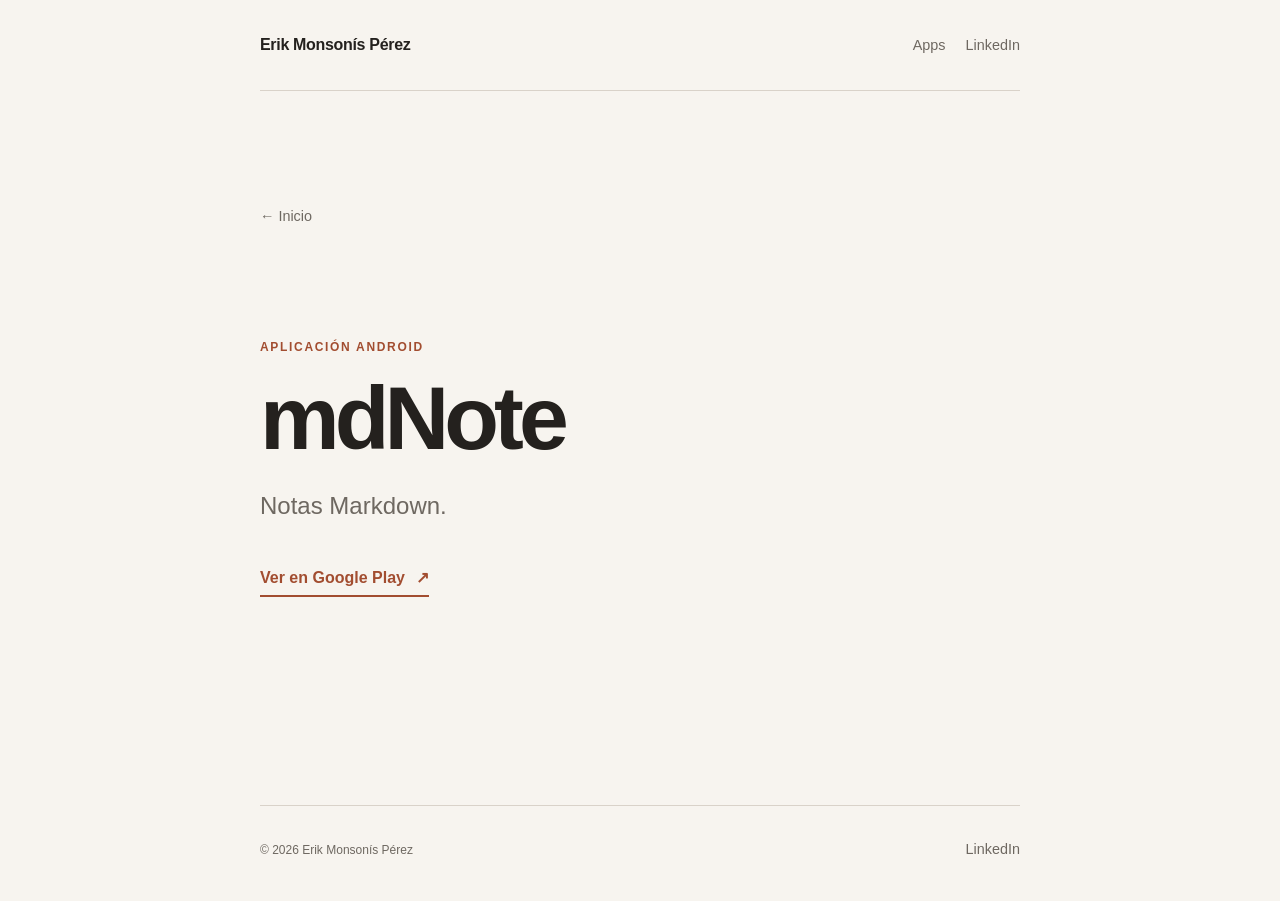
==== mdnote/index.html @ 59d435b4 "New UI" ====
<!doctype html>
<html lang="es">
  <head>
    <meta charset="utf-8">
    <meta name="viewport" content="width=device-width, initial-scale=1">
    <title>mdNote · Erik Monsonís Pérez</title>
    <meta name="description" content="Notas Markdown.">
    <link rel="stylesheet" href="../styles.css">
  </head>
  <body>
    <div class="site">
      <header class="site-header">
        <a class="brand" href="../">Erik Monsonís Pérez</a>
        <nav class="nav" aria-label="Navegación principal">
          <a href="../#apps">Apps</a>
          <a href="https://www.linkedin.com/in/erikmonsonisperez/">LinkedIn</a>
        </nav>
      </header>

      <main>
        <article class="detail" aria-labelledby="app-title">
          <a class="back-link" href="../">← Inicio</a>
          <p class="eyebrow">Aplicación Android</p>
          <h1 id="app-title">mdNote</h1>
          <p class="detail-copy">Notas Markdown.</p>
          <a class="play-link" href="https://play.google.com/store/apps/details?id=com.erikmp.mdnote">
            <span>Ver en Google Play</span>
            <span aria-hidden="true">↗</span>
          </a>
        </article>
      </main>

      <footer class="site-footer">
        <small>© 2026 Erik Monsonís Pérez</small>
        <a href="https://www.linkedin.com/in/erikmonsonisperez/">LinkedIn</a>
      </footer>
    </div>
  </body>
</html>
---- styles.css ----
:root {
  color-scheme: light;
  --paper: #f7f4ef;
  --ink: #24211e;
  --muted: #6e6861;
  --accent: #a24d30;
  --focus: #8e3c21;
  --line: #d9d2c9;
}

* {
  box-sizing: border-box;
}

html {
  scroll-behavior: smooth;
}

body {
  margin: 0;
  background: var(--paper);
  color: var(--ink);
  font: 16px/1.6 -apple-system, BlinkMacSystemFont, "Segoe UI", sans-serif;
}

a {
  color: inherit;
  text-decoration: none;
}

a:hover {
  color: var(--accent);
}

a:focus-visible {
  outline: 3px solid var(--focus);
  outline-offset: 4px;
  border-radius: 2px;
}

.site {
  width: min(calc(100% - 2rem), 760px);
  max-width: 760px;
  min-height: 100vh;
  margin: 0 auto;
  display: flex;
  flex-direction: column;
}

.site-header {
  display: flex;
  align-items: baseline;
  justify-content: space-between;
  gap: 2rem;
  padding: 2rem 0;
  border-bottom: 1px solid var(--line);
}

.brand {
  font-weight: 650;
  letter-spacing: -0.02em;
}

.nav {
  display: flex;
  flex-wrap: wrap;
  gap: 1.25rem;
  color: var(--muted);
  font-size: 0.9rem;
}

main {
  flex: 1;
}

.intro {
  padding: clamp(5rem, 15vw, 9rem) 0 clamp(5rem, 13vw, 8rem);
}

.eyebrow {
  margin: 0 0 1.25rem;
  color: var(--accent);
  font-size: 0.75rem;
  font-weight: 700;
  letter-spacing: 0.14em;
  line-height: 1.3;
  text-transform: uppercase;
}

h1,
h2,
p {
  margin-top: 0;
}

h1,
h2 {
  letter-spacing: -0.055em;
}

h1 {
  max-width: 10ch;
  margin-bottom: 1.5rem;
  font-size: clamp(3rem, 10vw, 5.6rem);
  line-height: 0.98;
}

.section-heading {
  display: flex;
  align-items: baseline;
  justify-content: space-between;
  gap: 1rem;
  margin-bottom: 1.25rem;
}

.section-heading .eyebrow {
  margin-bottom: 0;
}

h2 {
  margin-bottom: 0;
  font-size: clamp(1.8rem, 5vw, 2.5rem);
  line-height: 1;
}

.app-list {
  padding: 0;
  margin: 0;
  border-top: 1px solid var(--line);
  list-style: none;
}

.app-item {
  padding: 1.5rem 0 1.65rem;
  border-bottom: 1px solid var(--line);
}

.app-link {
  display: inline-flex;
  align-items: baseline;
  gap: 0.7rem;
  font-size: clamp(1.4rem, 4vw, 1.8rem);
  font-weight: 650;
  letter-spacing: -0.035em;
  line-height: 1.2;
}

.app-arrow {
  color: var(--accent);
  font-size: 0.9em;
  transition: transform 160ms ease;
}

.app-link:hover .app-arrow {
  transform: translate(0.15rem, -0.15rem);
}

.app-description {
  margin: 0.45rem 0 0;
  color: var(--muted);
}

.detail {
  padding: clamp(4rem, 12vw, 7rem) 0 clamp(5rem, 13vw, 8rem);
}

.back-link {
  display: inline-block;
  margin-bottom: clamp(4rem, 12vw, 7rem);
  color: var(--muted);
  font-size: 0.9rem;
}

.detail h1 {
  max-width: none;
  margin-bottom: 1.5rem;
}

.detail-copy {
  max-width: 34rem;
  margin-bottom: 0;
  color: var(--muted);
  font-size: clamp(1.2rem, 3vw, 1.5rem);
}

.play-link {
  display: inline-flex;
  align-items: center;
  gap: 0.7rem;
  margin-top: 2.5rem;
  padding-bottom: 0.25rem;
  border-bottom: 2px solid currentColor;
  color: var(--accent);
  font-weight: 700;
}

.site-footer {
  display: flex;
  align-items: baseline;
  justify-content: space-between;
  gap: 1.5rem;
  padding: 2rem 0 2.5rem;
  margin-top: 5rem;
  border-top: 1px solid var(--line);
  color: var(--muted);
  font-size: 0.9rem;
}

@media (max-width: 520px) {
  .site-header,
  .site-footer {
    align-items: flex-start;
    flex-direction: column;
    gap: 0.75rem;
  }

  .intro {
    padding-top: 4.5rem;
  }

  .section-heading {
    align-items: flex-start;
    flex-direction: column;
    gap: 0.5rem;
  }
}

@media (prefers-reduced-motion: reduce) {
  html {
    scroll-behavior: auto;
  }

  .app-arrow {
    transition: none;
  }
}
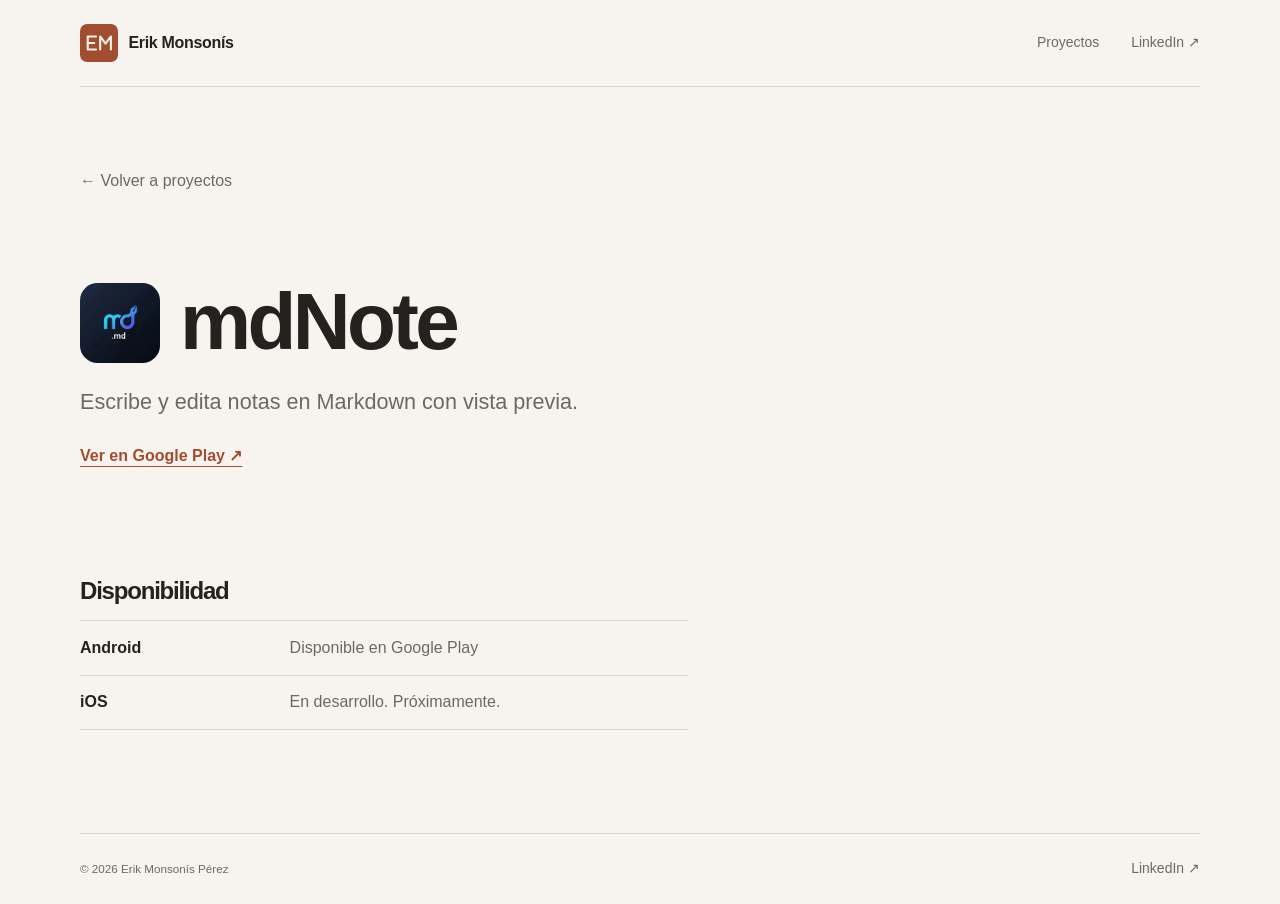
==== commit 42094339: "feat: redesign studio portfolio and add project detail pages" ====
--- a/mdnote/index.html
+++ b/mdnote/index.html
@@ -4,35 +4,50 @@
     <meta charset="utf-8">
     <meta name="viewport" content="width=device-width, initial-scale=1">
     <title>mdNote · Erik Monsonís Pérez</title>
-    <meta name="description" content="Notas Markdown.">
+    <meta name="description" content="Escribe y edita notas en Markdown con vista previa.">
+    <link rel="icon" type="image/svg+xml" href="/assets/monograma.svg">
+    <link rel="apple-touch-icon" href="/assets/developer-icon.png">
     <link rel="stylesheet" href="../styles.css">
   </head>
   <body>
     <div class="site">
       <header class="site-header">
-        <a class="brand" href="../">Erik Monsonís Pérez</a>
+        <a class="brand" href="../" aria-label="Erik Monsonís Pérez · Inicio">
+          <img src="/assets/monograma.svg" width="38" height="38" alt="">
+          <span>Erik Monsonís</span>
+        </a>
         <nav class="nav" aria-label="Navegación principal">
-          <a href="../#apps">Apps</a>
-          <a href="https://www.linkedin.com/in/erikmonsonisperez/">LinkedIn</a>
+          <a href="../#apps">Proyectos</a>
+          <a href="https://www.linkedin.com/in/erikmonsonisperez/">LinkedIn <span aria-hidden="true">↗</span></a>
         </nav>
       </header>
 
       <main>
         <article class="detail" aria-labelledby="app-title">
-          <a class="back-link" href="../">← Inicio</a>
-          <p class="eyebrow">Aplicación Android</p>
-          <h1 id="app-title">mdNote</h1>
-          <p class="detail-copy">Notas Markdown.</p>
-          <a class="play-link" href="https://play.google.com/store/apps/details?id=com.erikmp.mdnote">
-            <span>Ver en Google Play</span>
-            <span aria-hidden="true">↗</span>
-          </a>
+          <a class="back-link" href="../#apps"><span aria-hidden="true">←</span> Volver a proyectos</a>
+          <div class="detail-heading">
+            <img class="app-icon" src="/assets/mdnote.webp" width="80" height="80" alt="">
+            <h1 id="app-title">mdNote</h1>
+          </div>
+          <p class="detail-copy">Escribe y edita notas en Markdown con vista previa.</p>
+
+          <div class="detail-links">
+            <a class="detail-link" href="https://play.google.com/store/apps/details?id=com.erikmp.mdnote">Ver en Google Play <span aria-hidden="true">↗</span></a>
+          </div>
+
+          <section class="availability" aria-labelledby="availability-title">
+            <h2 id="availability-title">Disponibilidad</h2>
+            <dl>
+              <div><dt>Android</dt><dd>Disponible en Google Play</dd></div>
+              <div><dt>iOS</dt><dd>En desarrollo. Próximamente.</dd></div>
+            </dl>
+          </section>
         </article>
       </main>
 
       <footer class="site-footer">
         <small>© 2026 Erik Monsonís Pérez</small>
-        <a href="https://www.linkedin.com/in/erikmonsonisperez/">LinkedIn</a>
+        <a href="https://www.linkedin.com/in/erikmonsonisperez/">LinkedIn <span aria-hidden="true">↗</span></a>
       </footer>
     </div>
   </body>
--- a/styles.css
+++ b/styles.css
@@ -6,231 +6,179 @@
   --accent: #a24d30;
   --focus: #8e3c21;
   --line: #d9d2c9;
+  --gutter: clamp(1rem, 6vw, 5rem);
 }
 
-* {
-  box-sizing: border-box;
-}
-
-html {
-  scroll-behavior: smooth;
-}
+* { box-sizing: border-box; }
 
 body {
   margin: 0;
   background: var(--paper);
   color: var(--ink);
-  font: 16px/1.6 -apple-system, BlinkMacSystemFont, "Segoe UI", sans-serif;
+  font: 1rem/1.55 -apple-system, BlinkMacSystemFont, "Segoe UI", sans-serif;
 }
 
-a {
-  color: inherit;
-  text-decoration: none;
-}
-
-a:hover {
-  color: var(--accent);
-}
-
-a:focus-visible {
-  outline: 3px solid var(--focus);
-  outline-offset: 4px;
-  border-radius: 2px;
-}
+a { color: inherit; text-decoration: none; }
+a:hover { color: var(--accent); }
+a:focus-visible { outline: 2px solid var(--focus); outline-offset: 5px; }
 
 .site {
-  width: min(calc(100% - 2rem), 760px);
-  max-width: 760px;
+  width: min(70rem, calc(100% - 2 * var(--gutter)));
   min-height: 100vh;
-  margin: 0 auto;
+  min-height: 100dvh;
+  margin-inline: auto;
   display: flex;
   flex-direction: column;
 }
 
-.site-header {
+.site-header,
+.site-footer {
   display: flex;
-  align-items: baseline;
+  align-items: center;
   justify-content: space-between;
-  gap: 2rem;
-  padding: 2rem 0;
-  border-bottom: 1px solid var(--line);
+  flex-wrap: wrap;
+  gap: 0.65rem 1.5rem;
+  padding-block: 1.5rem;
 }
 
-.brand {
-  font-weight: 650;
-  letter-spacing: -0.02em;
-}
+.site-header { border-bottom: 1px solid var(--line); }
+.brand, .nav { display: flex; align-items: center; }
+.brand { gap: 0.65rem; font-weight: 680; letter-spacing: -0.02em; }
+.brand img { border-radius: 0.45rem; }
+.nav { flex-wrap: wrap; gap: 0.4rem clamp(0.8rem, 3vw, 2rem); }
+.nav, .site-footer { color: var(--muted); font-size: 0.875rem; }
+.nav a { padding-block: 0.4rem; }
 
-.nav {
-  display: flex;
-  flex-wrap: wrap;
-  gap: 1.25rem;
-  color: var(--muted);
-  font-size: 0.9rem;
-}
-
-main {
-  flex: 1;
-}
+main { flex: 1; }
+h1, h2, p, dl, dd { margin: 0; }
 
 .intro {
-  padding: clamp(5rem, 15vw, 9rem) 0 clamp(5rem, 13vw, 8rem);
+  container-type: inline-size;
+  padding-block: clamp(4.5rem, 11vw, 9rem) clamp(4rem, 9vw, 7.5rem);
 }
 
 .eyebrow {
-  margin: 0 0 1.25rem;
   color: var(--accent);
   font-size: 0.75rem;
-  font-weight: 700;
+  font-weight: 720;
   letter-spacing: 0.14em;
-  line-height: 1.3;
   text-transform: uppercase;
 }
 
-h1,
-h2,
-p {
-  margin-top: 0;
+h1 {
+  font-weight: 700;
+  letter-spacing: -0.045em;
+  line-height: 1.03;
 }
 
-h1,
-h2 {
-  letter-spacing: -0.055em;
+.intro h1 {
+  margin-block: 1.2rem 0.85rem;
+  font-size: min(6rem, 9.3vw);
+  font-size: min(6rem, 9.7cqi);
+  white-space: nowrap;
 }
 
-h1 {
-  max-width: 10ch;
-  margin-bottom: 1.5rem;
-  font-size: clamp(3rem, 10vw, 5.6rem);
-  line-height: 0.98;
+/* Allow reflow on exceptionally narrow viewports instead of clipping the name. */
+@media (max-width: 17.5em) {
+  .intro h1 { font-size: 1.6rem; white-space: normal; }
+}
+
+.intro-copy,
+.detail-copy {
+  color: var(--muted);
+  font-size: clamp(1.05rem, 2.1vw, 1.35rem);
 }
 
 .section-heading {
   display: flex;
   align-items: baseline;
   justify-content: space-between;
-  gap: 1rem;
-  margin-bottom: 1.25rem;
-}
-
-.section-heading .eyebrow {
-  margin-bottom: 0;
+  flex-wrap: wrap;
+  gap: 0.4rem 1rem;
+  margin-bottom: 1.15rem;
 }
 
 h2 {
-  margin-bottom: 0;
-  font-size: clamp(1.8rem, 5vw, 2.5rem);
-  line-height: 1;
+  font-size: clamp(1.6rem, 3.8vw, 2.4rem);
+  line-height: 1.13;
+  letter-spacing: -0.05em;
 }
 
-.app-list {
-  padding: 0;
-  margin: 0;
-  border-top: 1px solid var(--line);
-  list-style: none;
+.app-list { list-style: none; margin: 0; padding: 0; border-top: 1px solid var(--line); }
+.app-list li { border-bottom: 1px solid var(--line); }
+
+.app-row {
+  display: grid;
+  grid-template-columns: auto minmax(0, 1fr) auto;
+  align-items: center;
+  gap: clamp(0.85rem, 3vw, 1.5rem);
+  padding-block: clamp(1.2rem, 3vw, 1.75rem);
 }
 
-.app-item {
-  padding: 1.5rem 0 1.65rem;
+.app-icon { display: block; border-radius: 22%; }
+.app-copy, .app-name, .app-description { display: block; }
+.app-name { font-size: clamp(1.25rem, 2.6vw, 1.65rem); font-weight: 680; letter-spacing: -0.035em; }
+.app-description { color: var(--muted); }
+.app-arrow { color: var(--accent); font-size: 1.5rem; transition: transform 150ms ease; }
+.app-row:hover .app-arrow { transform: translateX(0.2em); }
+
+.project-note {
+  display: flex;
+  flex-wrap: wrap;
+  gap: 0.2rem 1rem;
+  align-items: baseline;
+  padding-block: 1.15rem;
+  color: var(--muted);
+  font-size: 0.875rem;
+}
+
+.project-note span:first-child { color: var(--ink); font-weight: 650; }
+
+.detail { padding-top: clamp(2rem, 6vw, 4.75rem); }
+.back-link {
+  display: inline-block;
+  padding-block: 0.35rem;
+  margin-bottom: clamp(2.4rem, 6.5vw, 5.15rem);
+  color: var(--muted);
+}
+.detail-heading { display: flex; align-items: center; flex-wrap: wrap; gap: 1.25rem; }
+.detail h1 { font-size: clamp(2.4rem, 9vw, 5rem); }
+.detail-copy { margin-top: 1.35rem; max-width: 35rem; }
+.detail-links { display: flex; flex-wrap: wrap; gap: 0.25rem 1.75rem; margin-top: 1.25rem; }
+.detail-link {
+  display: inline-block;
+  padding-block: 0.35rem;
+  color: var(--accent);
+  font-weight: 680;
+  text-decoration: underline;
+  text-underline-offset: 0.3em;
+}
+.detail-link:hover { color: var(--focus); }
+
+.availability { max-width: 38rem; margin-top: clamp(3.75rem, 8vw, 6.5rem); }
+.availability h2 { font-size: 1.5rem; margin-bottom: 1rem; }
+.availability dl { border-top: 1px solid var(--line); }
+.availability dl div {
+  display: grid;
+  grid-template-columns: minmax(4rem, 1fr) 2fr;
+  gap: 0.65rem;
+  padding-block: 0.9rem;
   border-bottom: 1px solid var(--line);
 }
-
-.app-link {
-  display: inline-flex;
-  align-items: baseline;
-  gap: 0.7rem;
-  font-size: clamp(1.4rem, 4vw, 1.8rem);
-  font-weight: 650;
-  letter-spacing: -0.035em;
-  line-height: 1.2;
-}
-
-.app-arrow {
-  color: var(--accent);
-  font-size: 0.9em;
-  transition: transform 160ms ease;
-}
-
-.app-link:hover .app-arrow {
-  transform: translate(0.15rem, -0.15rem);
-}
-
-.app-description {
-  margin: 0.45rem 0 0;
-  color: var(--muted);
-}
-
-.detail {
-  padding: clamp(4rem, 12vw, 7rem) 0 clamp(5rem, 13vw, 8rem);
-}
-
-.back-link {
-  display: inline-block;
-  margin-bottom: clamp(4rem, 12vw, 7rem);
-  color: var(--muted);
-  font-size: 0.9rem;
-}
-
-.detail h1 {
-  max-width: none;
-  margin-bottom: 1.5rem;
-}
-
-.detail-copy {
-  max-width: 34rem;
-  margin-bottom: 0;
-  color: var(--muted);
-  font-size: clamp(1.2rem, 3vw, 1.5rem);
-}
-
-.play-link {
-  display: inline-flex;
-  align-items: center;
-  gap: 0.7rem;
-  margin-top: 2.5rem;
-  padding-bottom: 0.25rem;
-  border-bottom: 2px solid currentColor;
-  color: var(--accent);
-  font-weight: 700;
-}
+.availability dt { font-weight: 680; }
+.availability dd { color: var(--muted); }
 
 .site-footer {
-  display: flex;
-  align-items: baseline;
-  justify-content: space-between;
-  gap: 1.5rem;
-  padding: 2rem 0 2.5rem;
-  margin-top: 5rem;
   border-top: 1px solid var(--line);
-  color: var(--muted);
-  font-size: 0.9rem;
+  margin-top: clamp(3.75rem, 8vw, 6.5rem);
 }
-
-@media (max-width: 520px) {
-  .site-header,
-  .site-footer {
-    align-items: flex-start;
-    flex-direction: column;
-    gap: 0.75rem;
-  }
-
-  .intro {
-    padding-top: 4.5rem;
-  }
-
-  .section-heading {
-    align-items: flex-start;
-    flex-direction: column;
-    gap: 0.5rem;
-  }
+.site-footer a {
+  display: inline-block;
+  padding-block: 0.4rem;
+  margin-block: -0.4rem;
 }
 
 @media (prefers-reduced-motion: reduce) {
-  html {
-    scroll-behavior: auto;
-  }
-
-  .app-arrow {
-    transition: none;
-  }
+  .app-arrow { transition: none; }
+  .app-row:hover .app-arrow { transform: none; }
 }
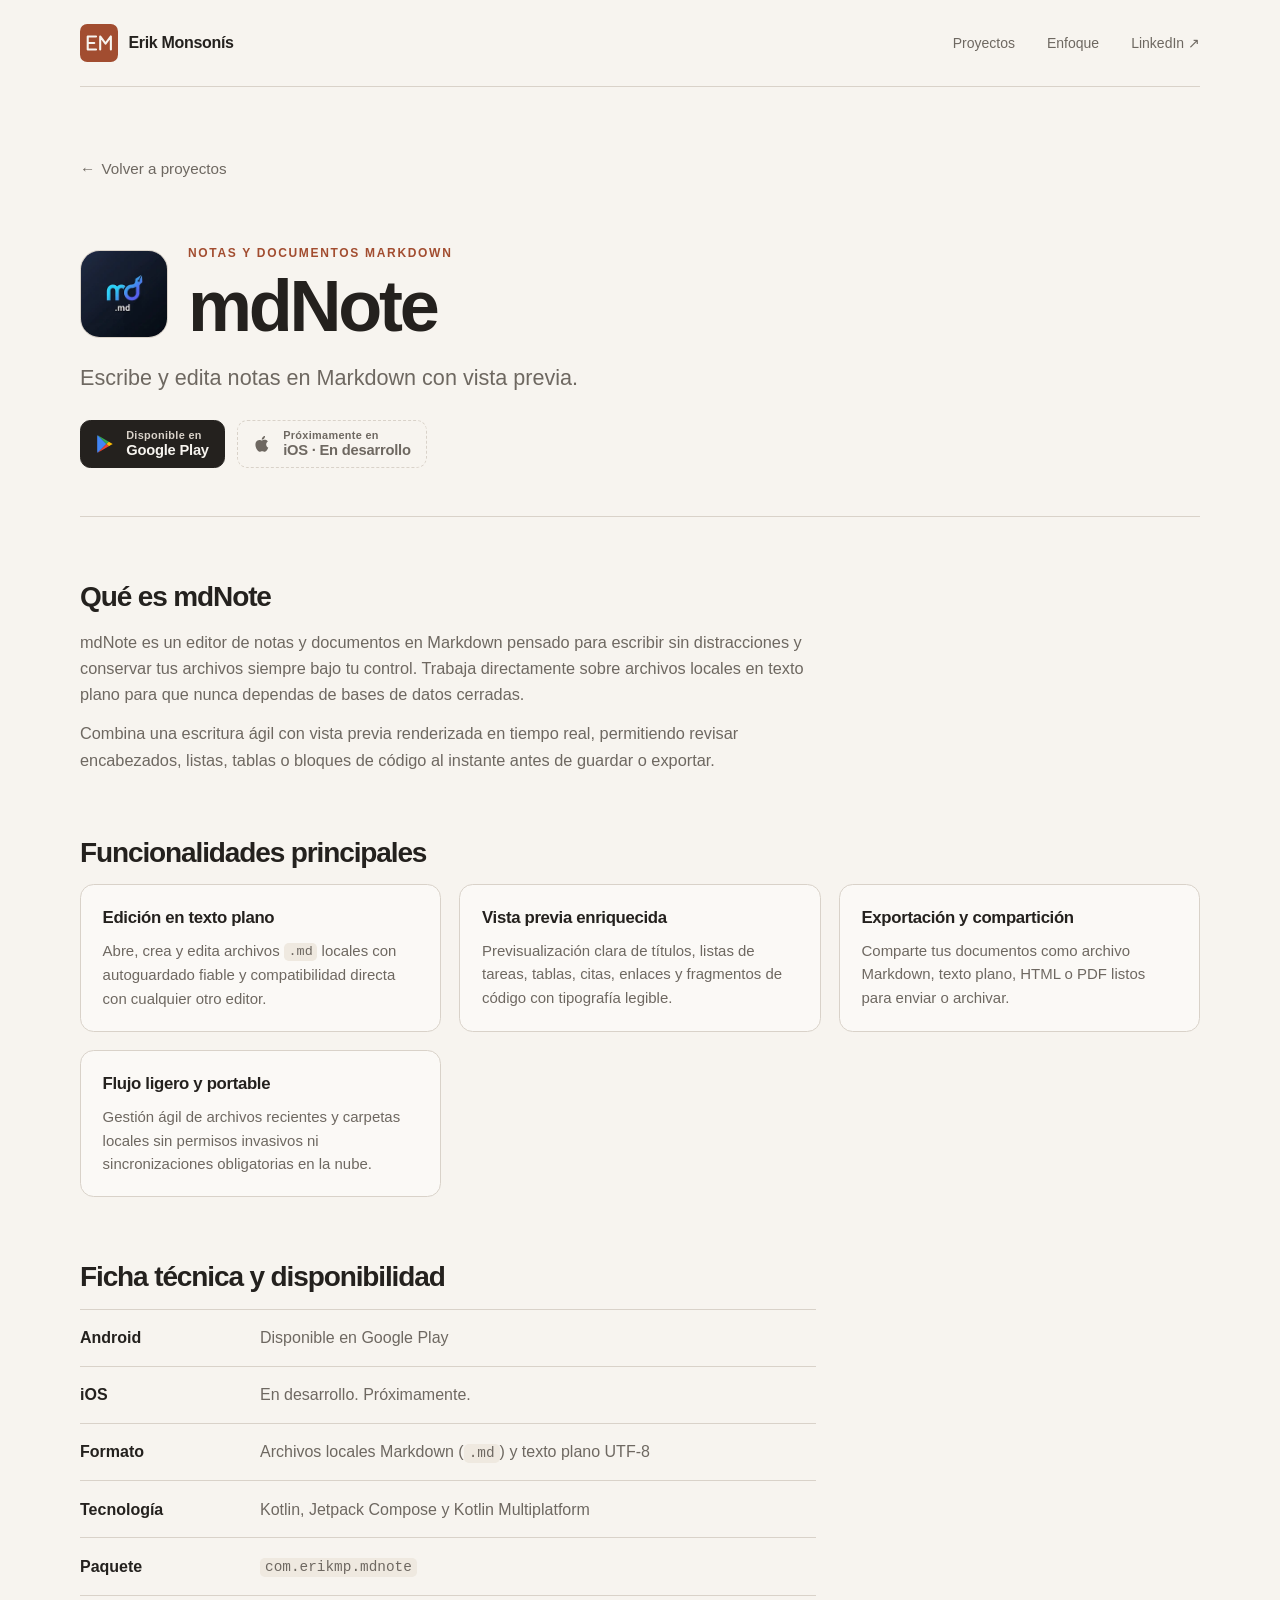
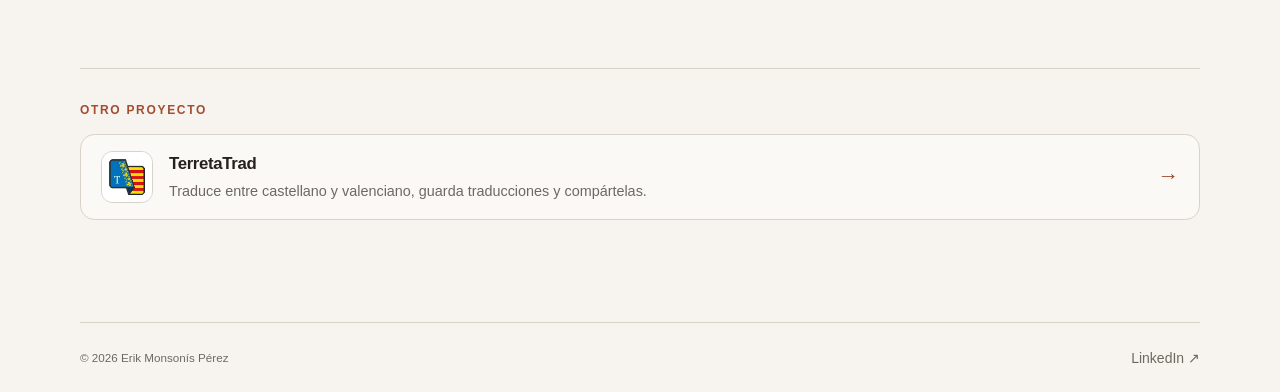
==== commit a17ff200: "feat: expand portfolio content and add store badges" ====
--- a/mdnote/index.html
+++ b/mdnote/index.html
@@ -18,6 +18,7 @@
         </a>
         <nav class="nav" aria-label="Navegación principal">
           <a href="../#apps">Proyectos</a>
+          <a href="../#enfoque">Enfoque</a>
           <a href="https://www.linkedin.com/in/erikmonsonisperez/">LinkedIn <span aria-hidden="true">↗</span></a>
         </nav>
       </header>
@@ -25,23 +26,93 @@
       <main>
         <article class="detail" aria-labelledby="app-title">
           <a class="back-link" href="../#apps"><span aria-hidden="true">←</span> Volver a proyectos</a>
-          <div class="detail-heading">
-            <img class="app-icon" src="/assets/mdnote.webp" width="80" height="80" alt="">
-            <h1 id="app-title">mdNote</h1>
-          </div>
-          <p class="detail-copy">Escribe y edita notas en Markdown con vista previa.</p>
 
-          <div class="detail-links">
-            <a class="detail-link" href="https://play.google.com/store/apps/details?id=com.erikmp.mdnote">Ver en Google Play <span aria-hidden="true">↗</span></a>
-          </div>
+          <header class="detail-header">
+            <div class="detail-heading">
+              <img class="app-icon" src="/assets/mdnote.webp" width="88" height="88" alt="">
+              <div class="detail-title-group">
+                <p class="eyebrow">Notas y documentos Markdown</p>
+                <h1 id="app-title">mdNote</h1>
+              </div>
+            </div>
+            <p class="detail-copy">Escribe y edita notas en Markdown con vista previa.</p>
+
+            <div class="detail-links store-badges">
+              <a class="store-badge store-badge--play" href="https://play.google.com/store/apps/details?id=com.erikmp.mdnote">
+                <svg class="badge-icon" width="22" height="22" viewBox="0 0 24 24" aria-hidden="true">
+                  <path fill="#4285F4" d="M4 2.5L13.6 12 4 21.5c-.3-.3-.5-.8-.5-1.4V3.9c0-.6.2-1.1.5-1.4Z"/>
+                  <path fill="#34A853" d="M4 2.5l12.2 6.98L13.6 12 4 2.5Z"/>
+                  <path fill="#FBBC04" d="M16.2 9.48l3.7 2.12c.7.4.7.4 0 .8l-3.7 2.12L13.6 12l2.6-2.52Z"/>
+                  <path fill="#EA4335" d="M13.6 12l2.6 2.52L4 21.5 13.6 12Z"/>
+                </svg>
+                <span class="badge-text">
+                  <span class="badge-kicker">Disponible en</span>
+                  <span class="badge-title">Google Play</span>
+                </span>
+              </a>
+
+              <span class="store-badge store-badge--status">
+                <svg class="badge-icon" width="22" height="22" viewBox="0 0 24 24" aria-hidden="true">
+                  <path fill="currentColor" d="M16.52 12.46c-.02-2.17 1.77-3.22 1.85-3.27-1.01-1.48-2.58-1.68-3.13-1.7-1.32-.14-2.6.79-3.28.79-.68 0-1.72-.77-2.83-.75-1.45.02-2.79.85-3.54 2.15-1.52 2.63-.39 6.52 1.08 8.65.72 1.04 1.58 2.21 2.71 2.17 1.09-.04 1.5-.7 2.82-.7 1.31 0 1.69.7 2.83.68 1.17-.02 1.91-1.06 2.62-2.11.83-1.21 1.17-2.38 1.19-2.44-.03-.01-2.3-.88-2.32-3.47ZM14.37 6.08c.6-.73 1.01-1.74.9-2.75-.87.04-1.93.58-2.55 1.31-.55.64-1.04 1.67-.91 2.66.97.08 1.96-.49 2.56-1.22Z"/>
+                </svg>
+                <span class="badge-text">
+                  <span class="badge-kicker">Próximamente en</span>
+                  <span class="badge-title">iOS · En desarrollo</span>
+                </span>
+              </span>
+            </div>
+          </header>
+
+          <section class="detail-section detail-overview" aria-labelledby="overview-title">
+            <h2 id="overview-title">Qué es mdNote</h2>
+            <p>mdNote es un editor de notas y documentos en Markdown pensado para escribir sin distracciones y conservar tus archivos siempre bajo tu control. Trabaja directamente sobre archivos locales en texto plano para que nunca dependas de bases de datos cerradas.</p>
+            <p>Combina una escritura ágil con vista previa renderizada en tiempo real, permitiendo revisar encabezados, listas, tablas o bloques de código al instante antes de guardar o exportar.</p>
+          </section>
+
+          <section class="detail-section" aria-labelledby="features-title">
+            <h2 id="features-title">Funcionalidades principales</h2>
+            <div class="feature-grid">
+              <article class="feature-card">
+                <h3>Edición en texto plano</h3>
+                <p>Abre, crea y edita archivos <code>.md</code> locales con autoguardado fiable y compatibilidad directa con cualquier otro editor.</p>
+              </article>
+              <article class="feature-card">
+                <h3>Vista previa enriquecida</h3>
+                <p>Previsualización clara de títulos, listas de tareas, tablas, citas, enlaces y fragmentos de código con tipografía legible.</p>
+              </article>
+              <article class="feature-card">
+                <h3>Exportación y compartición</h3>
+                <p>Comparte tus documentos como archivo Markdown, texto plano, HTML o PDF listos para enviar o archivar.</p>
+              </article>
+              <article class="feature-card">
+                <h3>Flujo ligero y portable</h3>
+                <p>Gestión ágil de archivos recientes y carpetas locales sin permisos invasivos ni sincronizaciones obligatorias en la nube.</p>
+              </article>
+            </div>
+          </section>
 
           <section class="availability" aria-labelledby="availability-title">
-            <h2 id="availability-title">Disponibilidad</h2>
+            <h2 id="availability-title">Ficha técnica y disponibilidad</h2>
             <dl>
               <div><dt>Android</dt><dd>Disponible en Google Play</dd></div>
               <div><dt>iOS</dt><dd>En desarrollo. Próximamente.</dd></div>
+              <div><dt>Formato</dt><dd>Archivos locales Markdown (<code>.md</code>) y texto plano UTF-8</dd></div>
+              <div><dt>Tecnología</dt><dd>Kotlin, Jetpack Compose y Kotlin Multiplatform</dd></div>
+              <div><dt>Paquete</dt><dd><code>com.erikmp.mdnote</code></dd></div>
             </dl>
           </section>
+
+          <aside class="other-project" aria-label="Otro proyecto del estudio">
+            <p class="eyebrow">Otro proyecto</p>
+            <a class="other-project-link" href="../terretatrad/">
+              <img class="app-icon" src="/assets/terretatrad.webp" width="52" height="52" alt="">
+              <span>
+                <strong>TerretaTrad</strong>
+                <span>Traduce entre castellano y valenciano, guarda traducciones y compártelas.</span>
+              </span>
+              <span class="app-arrow" aria-hidden="true">→</span>
+            </a>
+          </aside>
         </article>
       </main>
 
--- a/styles.css
+++ b/styles.css
@@ -1,6 +1,8 @@
 :root {
   color-scheme: light;
   --paper: #f7f4ef;
+  --surface: #fbf9f6;
+  --surface-alt: #efe9e0;
   --ink: #24211e;
   --muted: #6e6861;
   --accent: #a24d30;
@@ -15,12 +17,34 @@
   margin: 0;
   background: var(--paper);
   color: var(--ink);
-  font: 1rem/1.55 -apple-system, BlinkMacSystemFont, "Segoe UI", sans-serif;
-}
+  font: 1rem/1.6 -apple-system, BlinkMacSystemFont, "Segoe UI", sans-serif;
+}
+
+img, svg { display: block; }
 
 a { color: inherit; text-decoration: none; }
 a:hover { color: var(--accent); }
-a:focus-visible { outline: 2px solid var(--focus); outline-offset: 5px; }
+a:focus-visible { outline: 2px solid var(--focus); outline-offset: 4px; }
+
+code {
+  font-family: ui-monospace, SFMono-Regular, Menlo, Monaco, Consolas, monospace;
+  font-size: 0.9em;
+  padding: 0.1em 0.35em;
+  border-radius: 0.3rem;
+  background: var(--surface-alt);
+}
+
+.sr-only {
+  position: absolute;
+  width: 1px;
+  height: 1px;
+  padding: 0;
+  margin: -1px;
+  overflow: hidden;
+  clip-path: inset(50%);
+  white-space: nowrap;
+  border: 0;
+}
 
 .site {
   width: min(70rem, calc(100% - 2 * var(--gutter)));
@@ -50,11 +74,12 @@
 .nav a { padding-block: 0.4rem; }
 
 main { flex: 1; }
-h1, h2, p, dl, dd { margin: 0; }
+h1, h2, h3, p, dl, dd, ul { margin: 0; }
 
 .intro {
   container-type: inline-size;
-  padding-block: clamp(4.5rem, 11vw, 9rem) clamp(4rem, 9vw, 7.5rem);
+  padding-block: clamp(3.5rem, 9vw, 7rem) clamp(3rem, 7vw, 5.5rem);
+  border-bottom: 1px solid var(--line);
 }
 
 .eyebrow {
@@ -72,7 +97,7 @@
 }
 
 .intro h1 {
-  margin-block: 1.2rem 0.85rem;
+  margin-block: 1.1rem 0.95rem;
   font-size: min(6rem, 9.3vw);
   font-size: min(6rem, 9.7cqi);
   white-space: nowrap;
@@ -86,87 +111,421 @@
 .intro-copy,
 .detail-copy {
   color: var(--muted);
-  font-size: clamp(1.05rem, 2.1vw, 1.35rem);
+  font-size: clamp(1.05rem, 1rem + 0.8vw, 1.35rem);
+  max-width: 44rem;
+}
+
+.intro-meta {
+  display: grid;
+  grid-template-columns: repeat(auto-fit, minmax(min(100%, 14rem), 1fr));
+  gap: 1.25rem 2rem;
+  margin-top: clamp(2rem, 5vw, 3.25rem);
+  padding-top: 1.5rem;
+  border-top: 1px solid var(--line);
+}
+
+.intro-meta dt {
+  color: var(--muted);
+  font-size: 0.75rem;
+  font-weight: 700;
+  letter-spacing: 0.08em;
+  text-transform: uppercase;
+  margin-bottom: 0.25rem;
+}
+
+.intro-meta dd {
+  font-weight: 600;
+  font-size: 0.95rem;
+}
+
+.section-block {
+  padding-top: clamp(3rem, 7vw, 5rem);
 }
 
 .section-heading {
   display: flex;
-  align-items: baseline;
+  align-items: flex-end;
   justify-content: space-between;
   flex-wrap: wrap;
-  gap: 0.4rem 1rem;
-  margin-bottom: 1.15rem;
-}
+  gap: 0.75rem 2rem;
+  margin-bottom: clamp(1.5rem, 3.5vw, 2.25rem);
+}
+
+.section-heading .eyebrow { margin-bottom: 0.35rem; }
 
 h2 {
-  font-size: clamp(1.6rem, 3.8vw, 2.4rem);
+  font-size: clamp(1.55rem, 1.2rem + 1.5vw, 2.35rem);
   line-height: 1.13;
-  letter-spacing: -0.05em;
-}
-
-.app-list { list-style: none; margin: 0; padding: 0; border-top: 1px solid var(--line); }
-.app-list li { border-bottom: 1px solid var(--line); }
-
-.app-row {
-  display: grid;
-  grid-template-columns: auto minmax(0, 1fr) auto;
-  align-items: center;
-  gap: clamp(0.85rem, 3vw, 1.5rem);
-  padding-block: clamp(1.2rem, 3vw, 1.75rem);
-}
-
-.app-icon { display: block; border-radius: 22%; }
-.app-copy, .app-name, .app-description { display: block; }
-.app-name { font-size: clamp(1.25rem, 2.6vw, 1.65rem); font-weight: 680; letter-spacing: -0.035em; }
-.app-description { color: var(--muted); }
-.app-arrow { color: var(--accent); font-size: 1.5rem; transition: transform 150ms ease; }
-.app-row:hover .app-arrow { transform: translateX(0.2em); }
-
-.project-note {
+  letter-spacing: -0.04em;
+}
+
+.section-summary {
+  color: var(--muted);
+  max-width: 28rem;
+  font-size: 0.95rem;
+}
+
+.app-icon {
+  aspect-ratio: 1 / 1;
+  border-radius: 22%;
+  border: 1px solid var(--line);
+  flex-shrink: 0;
+}
+
+.project-grid {
+  display: grid;
+  grid-template-columns: repeat(auto-fit, minmax(min(100%, 26rem), 1fr));
+  gap: 1.5rem;
+}
+
+.project-card {
+  container: project-card / inline-size;
+  grid-row: span 3;
+  display: grid;
+  /* Same-cascade fallback before subgrid alignment across sibling cards. */
+  grid-template-rows: auto 1fr auto;
+  grid-template-rows: subgrid;
+  row-gap: 1.25rem;
+  padding: clamp(1.35rem, 3vw, 2rem);
+  background: var(--surface);
+  border: 1px solid var(--line);
+  border-radius: 1rem;
+  transition: border-color 150ms ease;
+}
+
+.project-card:hover { border-color: var(--accent); }
+
+.project-card-header {
+  display: flex;
+  align-items: center;
+  gap: 1rem;
+  min-inline-size: 0;
+}
+
+.project-card-heading {
+  display: flex;
+  flex-direction: column;
+  gap: 0.45rem;
+  min-inline-size: 0;
+}
+
+.project-card-heading h3 {
+  font-size: clamp(1.35rem, 1.15rem + 0.8vw, 1.7rem);
+  font-weight: 700;
+  letter-spacing: -0.03em;
+  line-height: 1.15;
+}
+
+.project-card-heading h3 a:hover { color: var(--accent); }
+
+.platform-list {
+  list-style: none;
+  padding: 0;
   display: flex;
   flex-wrap: wrap;
-  gap: 0.2rem 1rem;
-  align-items: baseline;
-  padding-block: 1.15rem;
-  color: var(--muted);
-  font-size: 0.875rem;
-}
-
-.project-note span:first-child { color: var(--ink); font-weight: 650; }
-
-.detail { padding-top: clamp(2rem, 6vw, 4.75rem); }
-.back-link {
-  display: inline-block;
-  padding-block: 0.35rem;
-  margin-bottom: clamp(2.4rem, 6.5vw, 5.15rem);
-  color: var(--muted);
-}
-.detail-heading { display: flex; align-items: center; flex-wrap: wrap; gap: 1.25rem; }
-.detail h1 { font-size: clamp(2.4rem, 9vw, 5rem); }
-.detail-copy { margin-top: 1.35rem; max-width: 35rem; }
-.detail-links { display: flex; flex-wrap: wrap; gap: 0.25rem 1.75rem; margin-top: 1.25rem; }
-.detail-link {
-  display: inline-block;
-  padding-block: 0.35rem;
+  flex-wrap: balance;
+  gap: 0.35rem;
+}
+
+.platform-pill {
+  font-size: 0.75rem;
+  font-weight: 650;
+  padding: 0.15rem 0.55rem;
+  border-radius: 999px;
+  background: var(--surface-alt);
+  color: var(--ink);
+  border: 1px solid var(--line);
+}
+
+.platform-pill--muted {
+  background: transparent;
+  color: var(--muted);
+}
+
+.project-card-body {
+  display: flex;
+  flex-direction: column;
+  gap: 1rem;
+  min-inline-size: 0;
+}
+
+.project-card-summary {
+  color: var(--muted);
+  font-size: 0.965rem;
+}
+
+.feature-list {
+  padding-left: 1.15rem;
+  display: flex;
+  flex-direction: column;
+  gap: 0.45rem;
+  color: var(--ink);
+  font-size: 0.925rem;
+}
+
+.feature-list li::marker { color: var(--accent); }
+
+.project-card-footer {
+  display: flex;
+  align-items: center;
+  justify-content: space-between;
+  flex-wrap: wrap;
+  gap: 1rem;
+  padding-top: 1.1rem;
+  border-top: 1px solid var(--line);
+}
+
+.store-badges {
+  display: flex;
+  flex-wrap: wrap;
+  align-items: center;
+  gap: 0.75rem;
+}
+
+.store-badge {
+  display: inline-flex;
+  align-items: center;
+  gap: 0.65rem;
+  min-height: 3rem;
+  padding: 0.45rem 0.95rem 0.45rem 0.8rem;
+  border-radius: 0.65rem;
+  border: 1px solid var(--line);
+  transition: background-color 150ms ease, border-color 150ms ease, color 150ms ease;
+}
+
+.store-badge--play {
+  background: var(--ink);
+  border-color: var(--ink);
+  color: var(--paper);
+}
+
+.store-badge--play:hover {
+  background: var(--accent);
+  border-color: var(--accent);
+  color: var(--paper);
+}
+
+.store-badge--play .badge-kicker { color: var(--line); }
+
+.store-badge--web {
+  background: var(--surface);
+  color: var(--ink);
+}
+
+.store-badge--web:hover {
+  background: var(--surface-alt);
+  border-color: var(--accent);
+  color: var(--accent);
+}
+
+.store-badge--web .badge-kicker { color: var(--muted); }
+
+.store-badge--status {
+  background: transparent;
+  border-style: dashed;
+  color: var(--muted);
+}
+
+.badge-icon {
+  flex-shrink: 0;
+}
+
+.badge-text {
+  display: flex;
+  flex-direction: column;
+  line-height: 1.15;
+}
+
+.badge-kicker {
+  font-size: 0.68rem;
+  font-weight: 600;
+  letter-spacing: 0.03em;
+}
+
+.badge-title {
+  font-size: 0.92rem;
+  font-weight: 700;
+  letter-spacing: -0.015em;
+}
+
+.card-detail-link {
+  display: inline-flex;
+  align-items: center;
+  gap: 0.35rem;
+  padding-block: 0.45rem;
   color: var(--accent);
   font-weight: 680;
-  text-decoration: underline;
-  text-underline-offset: 0.3em;
-}
-.detail-link:hover { color: var(--focus); }
-
-.availability { max-width: 38rem; margin-top: clamp(3.75rem, 8vw, 6.5rem); }
-.availability h2 { font-size: 1.5rem; margin-bottom: 1rem; }
+  font-size: 0.95rem;
+}
+
+.card-detail-link:hover { color: var(--focus); }
+
+.pillars-grid {
+  display: grid;
+  grid-template-columns: repeat(auto-fit, minmax(min(100%, 17rem), 1fr));
+  gap: 1.25rem;
+}
+
+.pillar-card {
+  padding: 1.35rem 1.45rem;
+  background: var(--surface);
+  border: 1px solid var(--line);
+  border-radius: 0.9rem;
+}
+
+.pillar-index {
+  color: var(--accent);
+  font-size: 0.78rem;
+  font-weight: 750;
+  letter-spacing: 0.1em;
+  margin-bottom: 0.55rem;
+}
+
+.pillar-card h3 {
+  font-size: 1.1rem;
+  font-weight: 680;
+  letter-spacing: -0.02em;
+  margin-bottom: 0.45rem;
+}
+
+.pillar-card p:last-child {
+  color: var(--muted);
+  font-size: 0.935rem;
+}
+
+.detail { padding-top: clamp(2rem, 5vw, 4rem); }
+
+.back-link {
+  display: inline-flex;
+  align-items: center;
+  gap: 0.4rem;
+  padding-block: 0.4rem;
+  margin-bottom: clamp(1.75rem, 5vw, 3.5rem);
+  color: var(--muted);
+  font-size: 0.95rem;
+}
+
+.detail-header {
+  padding-bottom: clamp(2rem, 5vw, 3rem);
+  border-bottom: 1px solid var(--line);
+}
+
+.detail-heading {
+  display: flex;
+  align-items: center;
+  flex-wrap: wrap;
+  gap: 1.25rem;
+}
+
+.detail-title-group .eyebrow { margin-bottom: 0.35rem; }
+
+.detail h1 { font-size: clamp(2.25rem, 1.5rem + 4vw, 4.5rem); }
+.detail-copy { margin-top: 1.15rem; max-width: 40rem; }
+.detail-links { margin-top: 1.5rem; }
+
+.detail-section,
+.availability {
+  margin-top: clamp(2.5rem, 6vw, 4rem);
+}
+
+.detail-section h2,
+.availability h2 {
+  font-size: clamp(1.35rem, 1.15rem + 0.9vw, 1.75rem);
+  margin-bottom: 1rem;
+}
+
+.detail-overview p {
+  max-width: 46rem;
+  color: var(--muted);
+  font-size: 1.02rem;
+}
+
+.detail-overview p + p { margin-top: 0.85rem; }
+
+.feature-grid {
+  display: grid;
+  grid-template-columns: repeat(auto-fit, minmax(min(100%, 20rem), 1fr));
+  gap: 1.15rem;
+}
+
+.feature-card {
+  padding: 1.25rem 1.35rem;
+  background: var(--surface);
+  border: 1px solid var(--line);
+  border-radius: 0.85rem;
+}
+
+.feature-card h3 {
+  font-size: 1.05rem;
+  font-weight: 680;
+  letter-spacing: -0.02em;
+  margin-bottom: 0.4rem;
+}
+
+.feature-card p {
+  color: var(--muted);
+  font-size: 0.935rem;
+}
+
+.availability { max-width: 46rem; }
 .availability dl { border-top: 1px solid var(--line); }
 .availability dl div {
   display: grid;
-  grid-template-columns: minmax(4rem, 1fr) 2fr;
-  gap: 0.65rem;
-  padding-block: 0.9rem;
+  grid-template-columns: minmax(6.5rem, 10rem) minmax(0, 1fr);
+  gap: 0.65rem 1.25rem;
+  padding-block: 0.95rem;
   border-bottom: 1px solid var(--line);
 }
 .availability dt { font-weight: 680; }
-.availability dd { color: var(--muted); }
+.availability dd { color: var(--muted); min-inline-size: 0; }
+
+.inline-link {
+  color: var(--accent);
+  font-weight: 650;
+  text-decoration: underline;
+  text-underline-offset: 0.25em;
+}
+.inline-link:hover { color: var(--focus); }
+
+.other-project {
+  margin-top: clamp(3rem, 7vw, 4.5rem);
+  padding-top: 2rem;
+  border-top: 1px solid var(--line);
+}
+
+.other-project .eyebrow { margin-bottom: 0.85rem; }
+
+.other-project-link {
+  display: grid;
+  grid-template-columns: auto minmax(0, 1fr) auto;
+  align-items: center;
+  gap: 1rem;
+  padding: 1rem 1.25rem;
+  background: var(--surface);
+  border: 1px solid var(--line);
+  border-radius: 0.9rem;
+  transition: border-color 150ms ease;
+}
+
+.other-project-link:hover { border-color: var(--accent); }
+
+.other-project-link > span:nth-child(2) {
+  display: flex;
+  flex-direction: column;
+  gap: 0.15rem;
+  min-inline-size: 0;
+}
+
+.other-project-link strong { font-size: 1.05rem; letter-spacing: -0.02em; }
+.other-project-link > span:nth-child(2) span { color: var(--muted); font-size: 0.9rem; }
+
+.app-arrow {
+  color: var(--accent);
+  font-size: 1.35rem;
+  transition: transform 150ms ease;
+}
+
+.other-project-link:hover .app-arrow { transform: translateX(0.2em); }
 
 .site-footer {
   border-top: 1px solid var(--line);
@@ -178,7 +537,25 @@
   margin-block: -0.4rem;
 }
 
+@container project-card (inline-size < 22rem) {
+  .project-card-header {
+    align-items: flex-start;
+  }
+}
+
+@media (max-width: 34rem) {
+  .availability dl div {
+    grid-template-columns: 1fr;
+    gap: 0.25rem;
+  }
+}
+
 @media (prefers-reduced-motion: reduce) {
-  .app-arrow { transition: none; }
-  .app-row:hover .app-arrow { transform: none; }
-}
+  .project-card,
+  .store-badge,
+  .other-project-link,
+  .app-arrow {
+    transition: none;
+  }
+  .other-project-link:hover .app-arrow { transform: none; }
+}
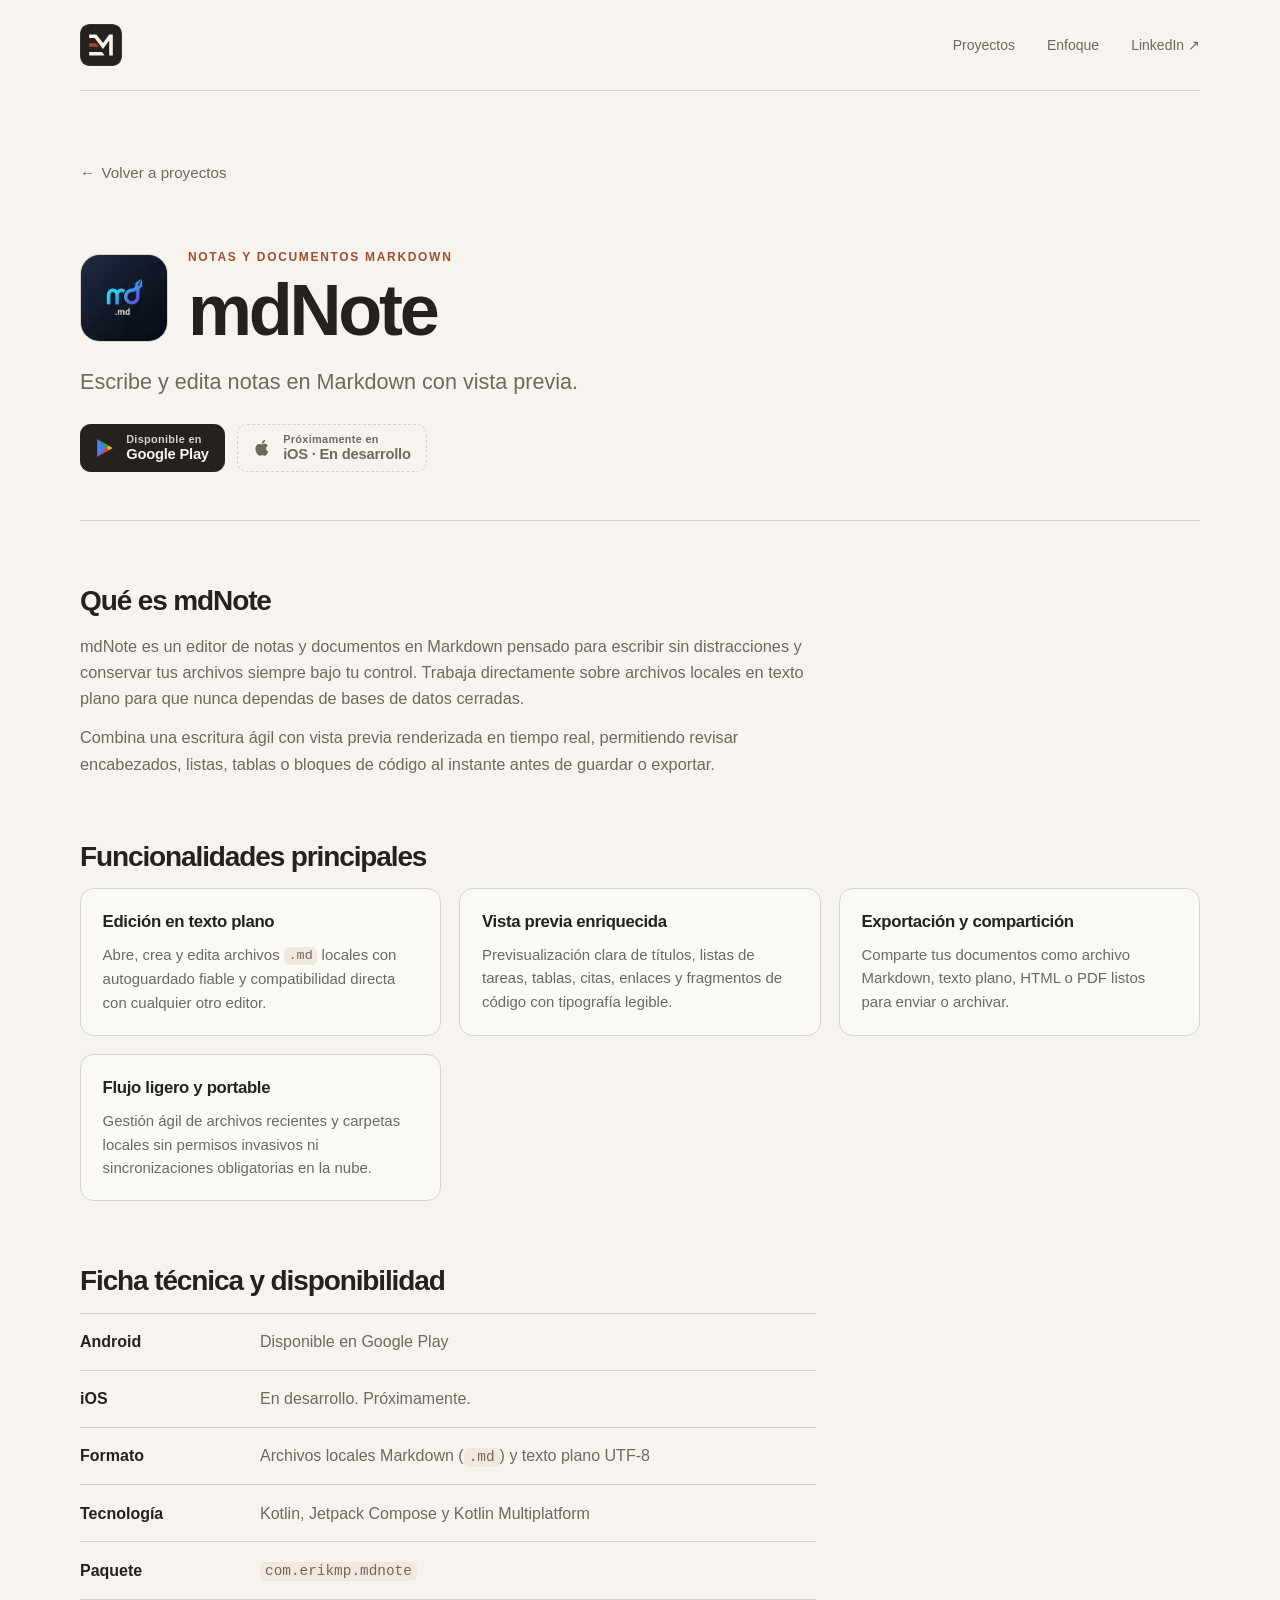
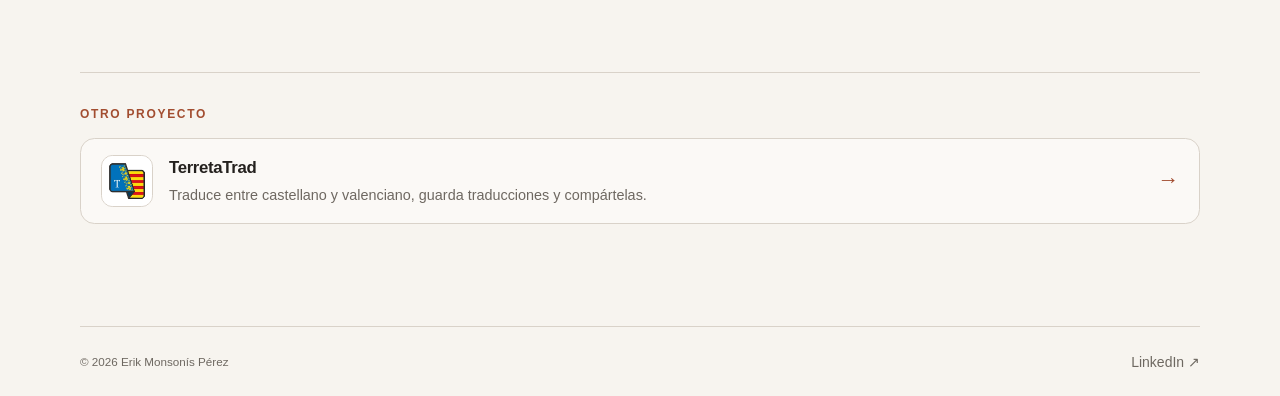
==== commit ffbfb615: "feat: remove header brand text and evolve EM mark into unified logo" ====
--- a/mdnote/index.html
+++ b/mdnote/index.html
@@ -13,8 +13,7 @@
     <div class="site">
       <header class="site-header">
         <a class="brand" href="../" aria-label="Erik Monsonís Pérez · Inicio">
-          <img src="/assets/monograma.svg" width="38" height="38" alt="">
-          <span>Erik Monsonís</span>
+          <img src="/assets/monograma.svg" width="42" height="42" alt="">
         </a>
         <nav class="nav" aria-label="Navegación principal">
           <a href="../#apps">Proyectos</a>
--- a/styles.css
+++ b/styles.css
@@ -67,8 +67,9 @@
 
 .site-header { border-bottom: 1px solid var(--line); }
 .brand, .nav { display: flex; align-items: center; }
-.brand { gap: 0.65rem; font-weight: 680; letter-spacing: -0.02em; }
-.brand img { border-radius: 0.45rem; }
+.brand { border-radius: 0.55rem; }
+.brand img { border-radius: 0.55rem; transition: transform 150ms ease; }
+.brand:hover img, .brand:focus-visible img { transform: scale(1.04); }
 .nav { flex-wrap: wrap; gap: 0.4rem clamp(0.8rem, 3vw, 2rem); }
 .nav, .site-footer { color: var(--muted); font-size: 0.875rem; }
 .nav a { padding-block: 0.4rem; }
@@ -551,11 +552,16 @@
 }
 
 @media (prefers-reduced-motion: reduce) {
+  .brand img,
   .project-card,
   .store-badge,
   .other-project-link,
   .app-arrow {
     transition: none;
   }
-  .other-project-link:hover .app-arrow { transform: none; }
-}
+  .brand:hover img,
+  .brand:focus-visible img,
+  .other-project-link:hover .app-arrow {
+    transform: none;
+  }
+}
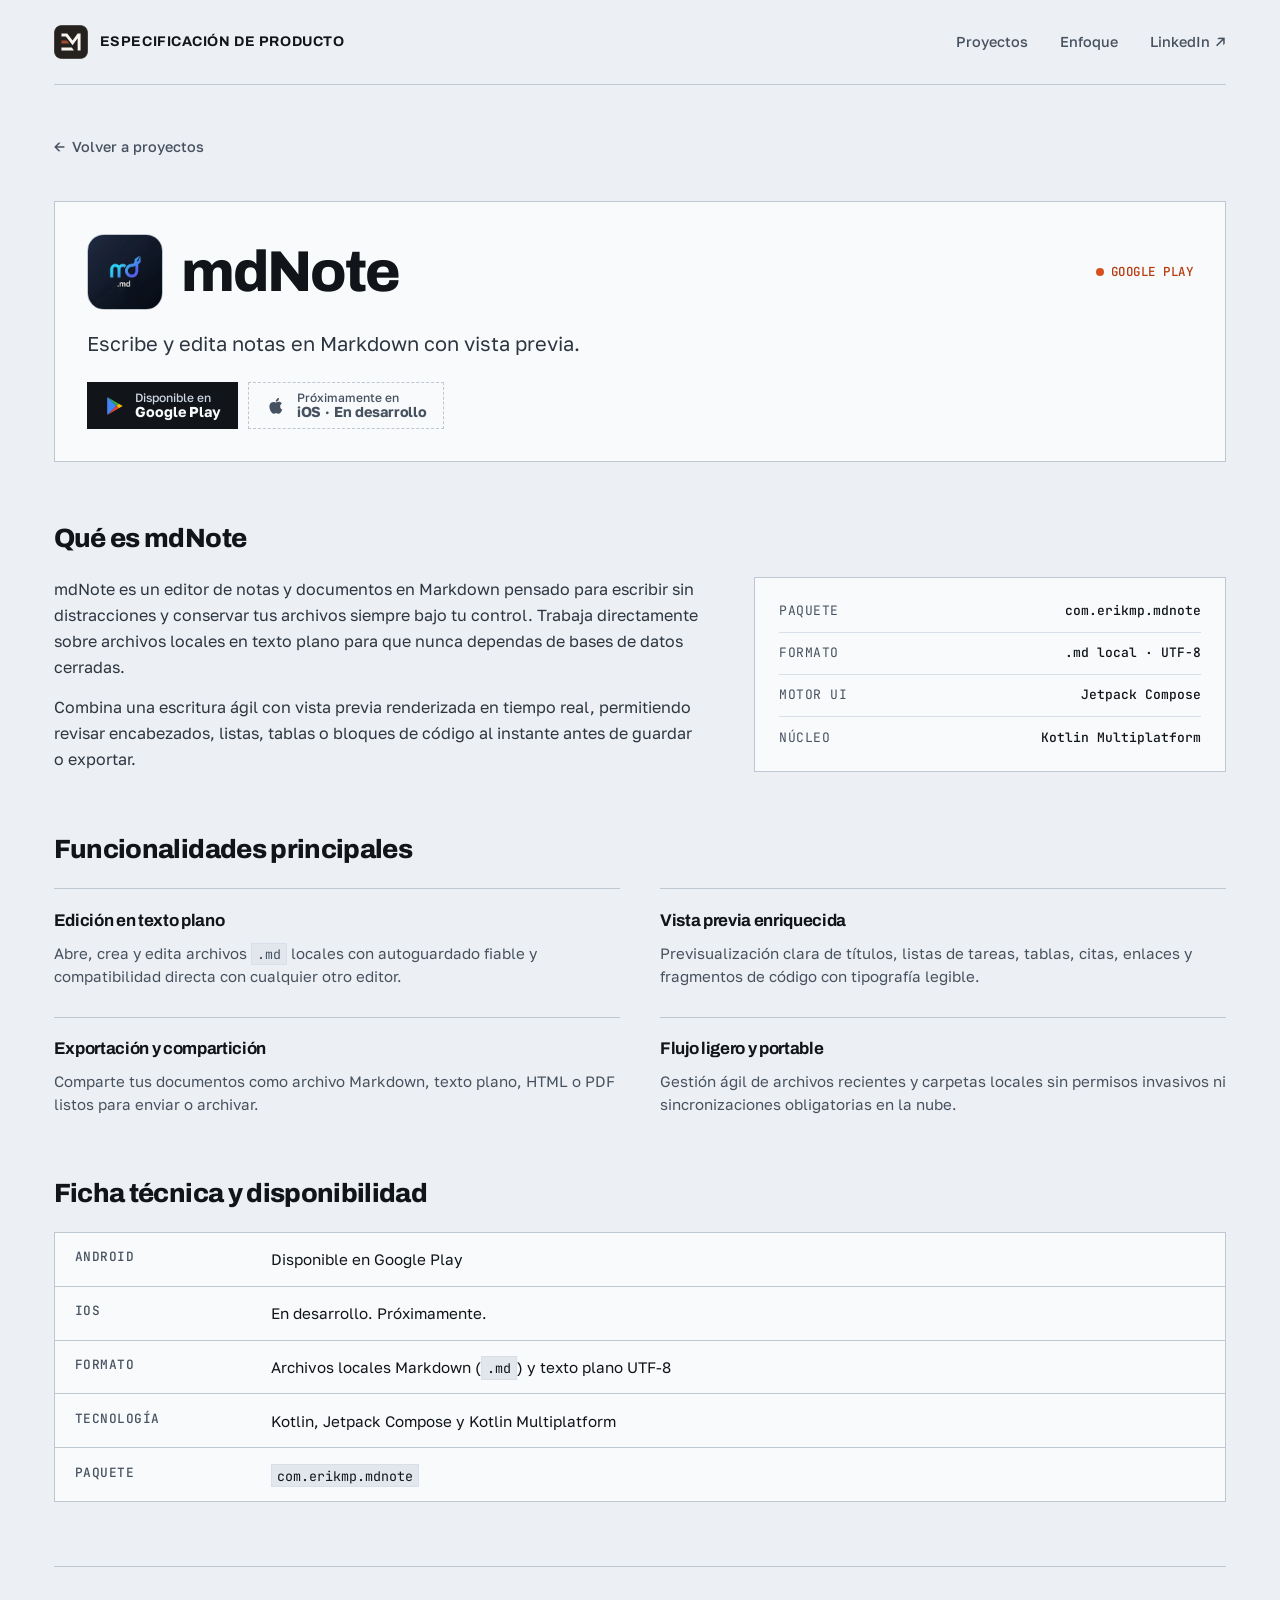
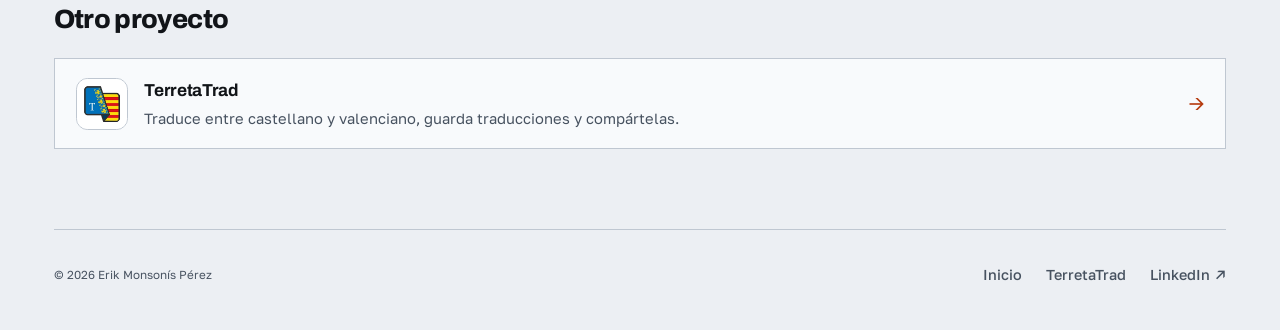
==== commit e0d303fa: "feat: redesign portfolio with Swiss technical sheet UI" ====
--- a/mdnote/index.html
+++ b/mdnote/index.html
@@ -7,13 +7,20 @@
     <meta name="description" content="Escribe y edita notas en Markdown con vista previa.">
     <link rel="icon" type="image/svg+xml" href="/assets/monograma.svg">
     <link rel="apple-touch-icon" href="/assets/developer-icon.png">
+    <link rel="preconnect" href="https://fonts.googleapis.com">
+    <link rel="preconnect" href="https://fonts.gstatic.com" crossorigin>
+    <link rel="stylesheet" href="https://fonts.googleapis.com/css2?family=Archivo:wght@600;700;800&family=Golos+Text:wght@400;500;600&family=JetBrains+Mono:wght@400;500&display=swap">
     <link rel="stylesheet" href="../styles.css">
+    <script src="../site.js" defer></script>
   </head>
   <body>
+    <a class="skip-link" href="#contenido">Saltar al contenido</a>
+
     <div class="site">
       <header class="site-header">
         <a class="brand" href="../" aria-label="Erik Monsonís Pérez · Inicio">
-          <img src="/assets/monograma.svg" width="42" height="42" alt="">
+          <img src="/assets/monograma.svg" width="34" height="34" alt="">
+          <span>Especificación de producto</span>
         </a>
         <nav class="nav" aria-label="Navegación principal">
           <a href="../#apps">Proyectos</a>
@@ -22,18 +29,19 @@
         </nav>
       </header>
 
-      <main>
+      <main id="contenido">
         <article class="detail" aria-labelledby="app-title">
           <a class="back-link" href="../#apps"><span aria-hidden="true">←</span> Volver a proyectos</a>
 
           <header class="detail-header">
             <div class="detail-heading">
-              <img class="app-icon" src="/assets/mdnote.webp" width="88" height="88" alt="">
-              <div class="detail-title-group">
-                <p class="eyebrow">Notas y documentos Markdown</p>
+              <div class="detail-title-row">
+                <img class="app-icon" src="/assets/mdnote.webp" width="76" height="76" alt="">
                 <h1 id="app-title">mdNote</h1>
               </div>
+              <span class="status-dot">Google Play</span>
             </div>
+
             <p class="detail-copy">Escribe y edita notas en Markdown con vista previa.</p>
 
             <div class="detail-links store-badges">
@@ -62,28 +70,40 @@
             </div>
           </header>
 
-          <section class="detail-section detail-overview" aria-labelledby="overview-title">
+          <section class="detail-section" aria-labelledby="overview-title">
             <h2 id="overview-title">Qué es mdNote</h2>
-            <p>mdNote es un editor de notas y documentos en Markdown pensado para escribir sin distracciones y conservar tus archivos siempre bajo tu control. Trabaja directamente sobre archivos locales en texto plano para que nunca dependas de bases de datos cerradas.</p>
-            <p>Combina una escritura ágil con vista previa renderizada en tiempo real, permitiendo revisar encabezados, listas, tablas o bloques de código al instante antes de guardar o exportar.</p>
+            <div class="detail-overview">
+              <div class="detail-overview-prose">
+                <p>mdNote es un editor de notas y documentos en Markdown pensado para escribir sin distracciones y conservar tus archivos siempre bajo tu control. Trabaja directamente sobre archivos locales en texto plano para que nunca dependas de bases de datos cerradas.</p>
+                <p>Combina una escritura ágil con vista previa renderizada en tiempo real, permitiendo revisar encabezados, listas, tablas o bloques de código al instante antes de guardar o exportar.</p>
+              </div>
+              <aside class="detail-spec-sheet" aria-label="Resumen técnico de mdNote">
+                <dl class="spec-table spec-table--sheet">
+                  <div class="spec-row"><dt>Paquete</dt><dd>com.erikmp.mdnote</dd></div>
+                  <div class="spec-row"><dt>Formato</dt><dd>.md local · UTF-8</dd></div>
+                  <div class="spec-row"><dt>Motor UI</dt><dd>Jetpack Compose</dd></div>
+                  <div class="spec-row"><dt>Núcleo</dt><dd>Kotlin Multiplatform</dd></div>
+                </dl>
+              </aside>
+            </div>
           </section>
 
           <section class="detail-section" aria-labelledby="features-title">
             <h2 id="features-title">Funcionalidades principales</h2>
-            <div class="feature-grid">
-              <article class="feature-card">
+            <div class="feature-ledger">
+              <article class="feature-item">
                 <h3>Edición en texto plano</h3>
                 <p>Abre, crea y edita archivos <code>.md</code> locales con autoguardado fiable y compatibilidad directa con cualquier otro editor.</p>
               </article>
-              <article class="feature-card">
+              <article class="feature-item">
                 <h3>Vista previa enriquecida</h3>
                 <p>Previsualización clara de títulos, listas de tareas, tablas, citas, enlaces y fragmentos de código con tipografía legible.</p>
               </article>
-              <article class="feature-card">
+              <article class="feature-item">
                 <h3>Exportación y compartición</h3>
                 <p>Comparte tus documentos como archivo Markdown, texto plano, HTML o PDF listos para enviar o archivar.</p>
               </article>
-              <article class="feature-card">
+              <article class="feature-item">
                 <h3>Flujo ligero y portable</h3>
                 <p>Gestión ágil de archivos recientes y carpetas locales sin permisos invasivos ni sincronizaciones obligatorias en la nube.</p>
               </article>
@@ -102,7 +122,7 @@
           </section>
 
           <aside class="other-project" aria-label="Otro proyecto del estudio">
-            <p class="eyebrow">Otro proyecto</p>
+            <h2>Otro proyecto</h2>
             <a class="other-project-link" href="../terretatrad/">
               <img class="app-icon" src="/assets/terretatrad.webp" width="52" height="52" alt="">
               <span>
@@ -117,7 +137,11 @@
 
       <footer class="site-footer">
         <small>© 2026 Erik Monsonís Pérez</small>
-        <a href="https://www.linkedin.com/in/erikmonsonisperez/">LinkedIn <span aria-hidden="true">↗</span></a>
+        <div class="footer-links">
+          <a href="../">Inicio</a>
+          <a href="../terretatrad/">TerretaTrad</a>
+          <a href="https://www.linkedin.com/in/erikmonsonisperez/">LinkedIn <span aria-hidden="true">↗</span></a>
+        </div>
       </footer>
     </div>
   </body>
--- a/styles.css
+++ b/styles.css
@@ -1,37 +1,76 @@
 :root {
   color-scheme: light;
-  --paper: #f7f4ef;
-  --surface: #fbf9f6;
-  --surface-alt: #efe9e0;
-  --ink: #24211e;
-  --muted: #6e6861;
-  --accent: #a24d30;
-  --focus: #8e3c21;
-  --line: #d9d2c9;
-  --gutter: clamp(1rem, 6vw, 5rem);
-}
-
-* { box-sizing: border-box; }
+  --bg: #eceff3;
+  --surface: #f8fafc;
+  --surface-alt: #e2e7ee;
+  --ink: #111418;
+  --muted: #475260;
+  --accent: #d94f1e;
+  --accent-ink: #b53a0e;
+  --accent-hover: #962e09;
+  --focus: #b53a0e;
+  --line: #bfc7d1;
+  --line-subtle: #d8dfe8;
+  --gutter: clamp(1rem, 4.2vw, 3.5rem);
+  --ease: cubic-bezier(0.2, 0.8, 0.2, 1);
+  --ease-enter: cubic-bezier(0.22, 1, 0.36, 1);
+}
+
+*,
+*::before,
+*::after {
+  box-sizing: border-box;
+}
+
+html {
+  scrollbar-color: #9aa5b4 var(--bg);
+}
 
 body {
   margin: 0;
-  background: var(--paper);
+  background: var(--bg);
   color: var(--ink);
-  font: 1rem/1.6 -apple-system, BlinkMacSystemFont, "Segoe UI", sans-serif;
-}
-
-img, svg { display: block; }
-
-a { color: inherit; text-decoration: none; }
-a:hover { color: var(--accent); }
-a:focus-visible { outline: 2px solid var(--focus); outline-offset: 4px; }
+  font-family: "Golos Text", -apple-system, BlinkMacSystemFont, "Segoe UI", sans-serif;
+  font-size: 1rem;
+  font-weight: 400;
+  line-height: 1.58;
+  text-rendering: optimizeLegibility;
+  -webkit-font-smoothing: antialiased;
+  caret-color: var(--accent-ink);
+}
+
+::selection {
+  background: var(--ink);
+  color: var(--surface);
+}
+
+img,
+svg {
+  display: block;
+}
+
+a {
+  color: inherit;
+  text-decoration: none;
+}
+
+a:focus-visible,
+button:focus-visible {
+  outline: 2px solid var(--focus);
+  outline-offset: 2px;
+}
+
+code,
+.mono {
+  font-family: "JetBrains Mono", ui-monospace, SFMono-Regular, Menlo, monospace;
+}
 
 code {
-  font-family: ui-monospace, SFMono-Regular, Menlo, Monaco, Consolas, monospace;
-  font-size: 0.9em;
-  padding: 0.1em 0.35em;
-  border-radius: 0.3rem;
+  font-size: 0.88em;
+  padding: 0.12em 0.38em;
   background: var(--surface-alt);
+  border: 1px solid var(--line-subtle);
+  border-radius: 0;
 }
 
 .sr-only {
@@ -46,8 +85,24 @@
   border: 0;
 }
 
+.skip-link {
+  position: fixed;
+  top: -4rem;
+  left: 1rem;
+  z-index: 100;
+  padding: 0.65rem 1rem;
+  background: var(--ink);
+  color: var(--surface);
+  font-size: 0.875rem;
+  font-weight: 600;
+}
+
+.skip-link:focus {
+  top: 1rem;
+}
+
 .site {
-  width: min(70rem, calc(100% - 2 * var(--gutter)));
+  width: min(76rem, calc(100% - 2 * var(--gutter)));
   min-height: 100vh;
   min-height: 100dvh;
   margin-inline: auto;
@@ -55,92 +110,217 @@
   flex-direction: column;
 }
 
+/* Header & Footer */
 .site-header,
 .site-footer {
   display: flex;
   align-items: center;
   justify-content: space-between;
   flex-wrap: wrap;
-  gap: 0.65rem 1.5rem;
-  padding-block: 1.5rem;
-}
-
-.site-header { border-bottom: 1px solid var(--line); }
-.brand, .nav { display: flex; align-items: center; }
-.brand { border-radius: 0.55rem; }
-.brand img { border-radius: 0.55rem; transition: transform 150ms ease; }
-.brand:hover img, .brand:focus-visible img { transform: scale(1.04); }
-.nav { flex-wrap: wrap; gap: 0.4rem clamp(0.8rem, 3vw, 2rem); }
-.nav, .site-footer { color: var(--muted); font-size: 0.875rem; }
-.nav a { padding-block: 0.4rem; }
-
-main { flex: 1; }
-h1, h2, h3, p, dl, dd, ul { margin: 0; }
-
+  gap: 0.75rem 1.5rem;
+}
+
+.site-header {
+  padding-block: 1.25rem;
+  border-bottom: 1px solid var(--line);
+}
+
+.brand {
+  display: inline-flex;
+  align-items: center;
+  gap: 0.75rem;
+  min-height: 44px;
+  font-family: "Archivo", sans-serif;
+  font-size: 0.875rem;
+  font-weight: 700;
+  letter-spacing: 0.04em;
+  text-transform: uppercase;
+}
+
+.brand img {
+  width: 34px;
+  height: 34px;
+  border-radius: 7px;
+  transition: transform 150ms var(--ease);
+}
+
+.brand:hover img,
+.brand:focus-visible img {
+  transform: scale(1.04);
+}
+
+.nav {
+  display: flex;
+  align-items: center;
+  flex-wrap: wrap;
+  gap: 0.5rem clamp(1rem, 2.5vw, 2rem);
+}
+
+.nav a,
+.site-footer a {
+  position: relative;
+  display: inline-flex;
+  align-items: center;
+  gap: 0.3rem;
+  min-height: 44px;
+  color: var(--muted);
+  font-size: 0.9rem;
+  font-weight: 500;
+  transition: color 150ms var(--ease);
+}
+
+.nav a::after,
+.site-footer a::after {
+  content: "";
+  position: absolute;
+  left: 0;
+  right: 0;
+  bottom: 8px;
+  height: 1.5px;
+  background: var(--ink);
+  transform: scaleX(0);
+  transform-origin: left;
+  transition: transform 160ms var(--ease);
+}
+
+.nav a:hover,
+.nav a:focus-visible,
+.site-footer a:hover,
+.site-footer a:focus-visible {
+  color: var(--ink);
+}
+
+.nav a:hover::after,
+.nav a:focus-visible::after,
+.site-footer a:hover::after,
+.site-footer a:focus-visible::after {
+  transform: scaleX(1);
+}
+
+main {
+  flex: 1;
+}
+
+h1,
+h2,
+h3,
+p,
+dl,
+dd,
+ul {
+  margin: 0;
+}
+
+h1,
+h2,
+h3 {
+  font-family: "Archivo", sans-serif;
+  color: var(--ink);
+}
+
+/* Hero / Portada */
 .intro {
   container-type: inline-size;
-  padding-block: clamp(3.5rem, 9vw, 7rem) clamp(3rem, 7vw, 5.5rem);
+  padding-top: 2.25rem;
+  padding-bottom: 2rem;
   border-bottom: 1px solid var(--line);
 }
 
-.eyebrow {
-  color: var(--accent);
-  font-size: 0.75rem;
-  font-weight: 720;
-  letter-spacing: 0.14em;
+.intro h1 {
+  font-size: clamp(1.55rem, 8.1vw, 5.15rem);
+  font-size: clamp(1.55rem, 8.1cqi, 5.15rem);
+  font-weight: 800;
+  line-height: 0.96;
+  letter-spacing: -0.035em;
+  white-space: nowrap;
+}
+
+@media (max-width: 19.5rem) {
+  .intro h1 {
+    font-size: 1.75rem;
+    white-space: normal;
+  }
+}
+
+.intro-spec {
+  margin-top: 1.5rem;
+  padding-top: 1.35rem;
+  border-top: 1px solid var(--line-subtle);
+  display: grid;
+  grid-template-columns: minmax(0, 1.55fr) repeat(2, minmax(0, 1fr));
+  gap: 1.25rem 2rem;
+  align-items: start;
+}
+
+.intro-copy {
+  color: #2c3540;
+  font-size: clamp(1rem, 0.95rem + 0.35vw, 1.15rem);
+  line-height: 1.5;
+  max-width: 40rem;
+}
+
+.intro-meta {
+  display: contents;
+}
+
+.spec-cell {
+  display: grid;
+  gap: 0.25rem;
+}
+
+.spec-cell dt {
+  font-family: "JetBrains Mono", monospace;
+  font-size: 0.78rem;
+  font-weight: 500;
+  letter-spacing: 0.06em;
   text-transform: uppercase;
-}
-
-h1 {
-  font-weight: 700;
-  letter-spacing: -0.045em;
-  line-height: 1.03;
-}
-
-.intro h1 {
-  margin-block: 1.1rem 0.95rem;
-  font-size: min(6rem, 9.3vw);
-  font-size: min(6rem, 9.7cqi);
-  white-space: nowrap;
-}
-
-/* Allow reflow on exceptionally narrow viewports instead of clipping the name. */
-@media (max-width: 17.5em) {
-  .intro h1 { font-size: 1.6rem; white-space: normal; }
-}
-
-.intro-copy,
-.detail-copy {
-  color: var(--muted);
-  font-size: clamp(1.05rem, 1rem + 0.8vw, 1.35rem);
-  max-width: 44rem;
-}
-
-.intro-meta {
-  display: grid;
-  grid-template-columns: repeat(auto-fit, minmax(min(100%, 14rem), 1fr));
-  gap: 1.25rem 2rem;
-  margin-top: clamp(2rem, 5vw, 3.25rem);
-  padding-top: 1.5rem;
-  border-top: 1px solid var(--line);
-}
-
-.intro-meta dt {
-  color: var(--muted);
-  font-size: 0.75rem;
-  font-weight: 700;
-  letter-spacing: 0.08em;
-  text-transform: uppercase;
-  margin-bottom: 0.25rem;
-}
-
-.intro-meta dd {
+  color: var(--muted);
+}
+
+.spec-cell dd {
+  font-size: 0.95rem;
   font-weight: 600;
-  font-size: 0.95rem;
-}
-
+  color: var(--ink);
+  line-height: 1.38;
+}
+
+.spec-sub {
+  display: block;
+  margin-top: 0.15rem;
+  font-family: "JetBrains Mono", monospace;
+  font-size: 0.8125rem;
+  font-weight: 400;
+  color: var(--muted);
+}
+
+/* Entrance settle (no content hidden if JS disabled) */
+.js-enter .intro h1,
+.js-enter .intro-spec {
+  animation: dossier-enter 560ms var(--ease-enter) both;
+}
+
+.js-enter .intro-spec {
+  animation-delay: 80ms;
+}
+
+@keyframes dossier-enter {
+  from {
+    opacity: 0;
+    transform: translateY(10px);
+  }
+  to {
+    opacity: 1;
+    transform: translateY(0);
+  }
+}
+
+/* Projects Section */
 .section-block {
-  padding-top: clamp(3rem, 7vw, 5rem);
+  padding-top: clamp(1.75rem, 4vw, 2.75rem);
+}
+
+.section-block--spaced {
+  padding-top: clamp(3.25rem, 6.5vw, 4.75rem);
 }
 
 .section-heading {
@@ -148,22 +328,115 @@
   align-items: flex-end;
   justify-content: space-between;
   flex-wrap: wrap;
-  gap: 0.75rem 2rem;
-  margin-bottom: clamp(1.5rem, 3.5vw, 2.25rem);
-}
-
-.section-heading .eyebrow { margin-bottom: 0.35rem; }
-
-h2 {
-  font-size: clamp(1.55rem, 1.2rem + 1.5vw, 2.35rem);
-  line-height: 1.13;
-  letter-spacing: -0.04em;
+  gap: 1rem 2rem;
+  margin-bottom: clamp(1.25rem, 2.5vw, 1.75rem);
+}
+
+.section-heading h2 {
+  font-size: clamp(1.4rem, 1.15rem + 1.1vw, 2rem);
+  font-weight: 800;
+  line-height: 1.12;
+  letter-spacing: -0.03em;
 }
 
 .section-summary {
   color: var(--muted);
-  max-width: 28rem;
+  max-width: 30rem;
   font-size: 0.95rem;
+}
+
+/* Interactive Platform Filter */
+.platform-filter {
+  display: inline-flex;
+  flex-wrap: nowrap;
+  max-width: 100%;
+  background: var(--surface);
+  border: 1px solid var(--line);
+  border-radius: 0;
+}
+
+.filter-btn {
+  appearance: none;
+  font-family: inherit;
+  font-size: 0.85rem;
+  font-weight: 500;
+  white-space: nowrap;
+  min-height: 44px;
+  padding: 0.5rem 0.85rem;
+  background: transparent;
+  color: var(--muted);
+  border: 0;
+  border-right: 1px solid var(--line);
+  border-radius: 0;
+  cursor: pointer;
+  transition: background-color 140ms var(--ease), color 140ms var(--ease), transform 90ms var(--ease);
+}
+
+.filter-btn:last-child {
+  border-right: 0;
+}
+
+.filter-btn:hover {
+  color: var(--ink);
+  background: var(--surface-alt);
+}
+
+.filter-btn:active {
+  transform: scale(0.985);
+}
+
+.filter-btn[aria-pressed="true"] {
+  background: var(--ink);
+  color: var(--surface);
+}
+
+/* Dossier Grid */
+.project-grid {
+  display: grid;
+  grid-template-columns: repeat(2, minmax(0, 1fr));
+  gap: 1.5rem;
+}
+
+.project-card {
+  display: flex;
+  flex-direction: column;
+  justify-content: flex-start;
+  gap: 1.25rem;
+  padding: 1.75rem;
+  background: var(--surface);
+  border: 1px solid var(--line);
+  border-radius: 0;
+  transition: border-color 160ms var(--ease), transform 180ms var(--ease), opacity 180ms var(--ease);
+}
+
+.project-card:hover {
+  border-color: var(--ink);
+  transform: translateY(-2px);
+}
+
+.project-card.is-dimmed {
+  opacity: 0.42;
+}
+
+.project-card.is-highlighted {
+  border-color: var(--accent);
+}
+
+.project-card-header {
+  display: flex;
+  align-items: center;
+  justify-content: space-between;
+  flex-wrap: wrap;
+  gap: 0.85rem 1rem;
+  padding-bottom: 1rem;
+  border-bottom: 1px solid var(--line-subtle);
+}
+
+.project-identity {
+  display: flex;
+  align-items: center;
+  gap: 0.95rem;
+  min-inline-size: 0;
 }
 
 .app-icon {
@@ -173,158 +446,167 @@
   flex-shrink: 0;
 }
 
-.project-grid {
-  display: grid;
-  grid-template-columns: repeat(auto-fit, minmax(min(100%, 26rem), 1fr));
-  gap: 1.5rem;
-}
-
-.project-card {
-  container: project-card / inline-size;
-  grid-row: span 3;
-  display: grid;
-  /* Same-cascade fallback before subgrid alignment across sibling cards. */
-  grid-template-rows: auto 1fr auto;
-  grid-template-rows: subgrid;
-  row-gap: 1.25rem;
-  padding: clamp(1.35rem, 3vw, 2rem);
-  background: var(--surface);
-  border: 1px solid var(--line);
-  border-radius: 1rem;
-  transition: border-color 150ms ease;
-}
-
-.project-card:hover { border-color: var(--accent); }
-
-.project-card-header {
-  display: flex;
-  align-items: center;
-  gap: 1rem;
-  min-inline-size: 0;
-}
-
-.project-card-heading {
+.project-card-header h3 {
+  font-size: clamp(1.45rem, 1.25rem + 0.7vw, 1.85rem);
+  font-weight: 800;
+  letter-spacing: -0.025em;
+  line-height: 1.1;
+}
+
+.project-card-header h3 a:hover {
+  color: var(--accent-ink);
+}
+
+.status-dot {
+  display: inline-flex;
+  align-items: center;
+  gap: 0.45rem;
+  font-family: "JetBrains Mono", monospace;
+  font-size: 0.78rem;
+  font-weight: 500;
+  letter-spacing: 0.04em;
+  text-transform: uppercase;
+  color: var(--accent-ink);
+  font-variant-numeric: tabular-nums;
+}
+
+.status-dot::before {
+  content: "";
+  width: 8px;
+  height: 8px;
+  border-radius: 50%;
+  background: var(--accent);
+  flex-shrink: 0;
+}
+
+.project-card-body {
   display: flex;
   flex-direction: column;
-  gap: 0.45rem;
-  min-inline-size: 0;
-}
-
-.project-card-heading h3 {
-  font-size: clamp(1.35rem, 1.15rem + 0.8vw, 1.7rem);
-  font-weight: 700;
-  letter-spacing: -0.03em;
-  line-height: 1.15;
-}
-
-.project-card-heading h3 a:hover { color: var(--accent); }
-
-.platform-list {
-  list-style: none;
+  gap: 1.25rem;
+}
+
+.project-card-summary {
+  color: #2c3540;
+  font-size: 0.975rem;
+  line-height: 1.54;
+}
+
+.spec-table {
+  margin: 0;
   padding: 0;
-  display: flex;
+  background: transparent;
+  border: 0;
+  border-top: 1px solid var(--line-subtle);
+  border-radius: 0;
+  font-family: "JetBrains Mono", monospace;
+  font-size: 0.8125rem;
+}
+
+.spec-table--sheet {
+  border-top: 0;
+}
+
+.spec-row {
+  display: flex;
+  justify-content: space-between;
+  align-items: baseline;
   flex-wrap: wrap;
-  flex-wrap: balance;
-  gap: 0.35rem;
-}
-
-.platform-pill {
-  font-size: 0.75rem;
-  font-weight: 650;
-  padding: 0.15rem 0.55rem;
-  border-radius: 999px;
-  background: var(--surface-alt);
+  gap: 0.35rem 1rem;
+  padding: 0.65rem 0;
+  border-bottom: 1px solid var(--line-subtle);
+}
+
+.spec-table--sheet .spec-row:last-child {
+  border-bottom: 0;
+}
+
+.spec-row dt {
+  color: var(--muted);
+  text-transform: uppercase;
+  letter-spacing: 0.04em;
+}
+
+.spec-row dd {
   color: var(--ink);
-  border: 1px solid var(--line);
-}
-
-.platform-pill--muted {
-  background: transparent;
-  color: var(--muted);
-}
-
-.project-card-body {
+  font-weight: 500;
+  text-align: right;
+  word-break: break-word;
+}
+
+.project-card-footer {
+  margin-top: auto;
   display: flex;
   flex-direction: column;
-  gap: 1rem;
-  min-inline-size: 0;
-}
-
-.project-card-summary {
-  color: var(--muted);
-  font-size: 0.965rem;
-}
-
-.feature-list {
-  padding-left: 1.15rem;
-  display: flex;
-  flex-direction: column;
-  gap: 0.45rem;
-  color: var(--ink);
-  font-size: 0.925rem;
-}
-
-.feature-list li::marker { color: var(--accent); }
-
-.project-card-footer {
-  display: flex;
-  align-items: center;
-  justify-content: space-between;
+  align-items: flex-start;
+  gap: 0.65rem;
+  padding-top: 0.25rem;
+}
+
+/* Unified Action System */
+.store-badges {
+  display: flex;
   flex-wrap: wrap;
-  gap: 1rem;
-  padding-top: 1.1rem;
-  border-top: 1px solid var(--line);
-}
-
-.store-badges {
-  display: flex;
-  flex-wrap: wrap;
-  align-items: center;
-  gap: 0.75rem;
+  align-items: center;
+  gap: 0.65rem;
 }
 
 .store-badge {
   display: inline-flex;
   align-items: center;
-  gap: 0.65rem;
-  min-height: 3rem;
-  padding: 0.45rem 0.95rem 0.45rem 0.8rem;
-  border-radius: 0.65rem;
+  gap: 0.6rem;
+  min-height: 46px;
+  padding: 0.45rem 1rem;
+  border-radius: 0;
   border: 1px solid var(--line);
-  transition: background-color 150ms ease, border-color 150ms ease, color 150ms ease;
+  transition: background-color 140ms var(--ease), border-color 140ms var(--ease), color 140ms var(--ease), transform 90ms var(--ease);
+}
+
+.store-badge:hover {
+  transform: translateY(-1px);
+}
+
+.store-badge:active {
+  transform: translateY(1px) scale(0.985);
 }
 
 .store-badge--play {
   background: var(--ink);
   border-color: var(--ink);
-  color: var(--paper);
+  color: var(--surface);
 }
 
 .store-badge--play:hover {
-  background: var(--accent);
-  border-color: var(--accent);
-  color: var(--paper);
-}
-
-.store-badge--play .badge-kicker { color: var(--line); }
+  background: var(--accent-ink);
+  border-color: var(--accent-ink);
+  color: var(--surface);
+}
+
+.store-badge--play .badge-kicker {
+  color: #cbd5e1;
+}
 
 .store-badge--web {
-  background: var(--surface);
+  background: var(--bg);
+  border-color: var(--line);
   color: var(--ink);
 }
 
 .store-badge--web:hover {
   background: var(--surface-alt);
-  border-color: var(--accent);
-  color: var(--accent);
-}
-
-.store-badge--web .badge-kicker { color: var(--muted); }
+  border-color: var(--ink);
+  color: var(--ink);
+}
+
+.store-badge--web .badge-kicker {
+  color: var(--muted);
+}
 
 .store-badge--status {
   background: transparent;
   border-style: dashed;
-  color: var(--muted);
+  border-color: var(--line);
+  color: var(--muted);
+  pointer-events: none;
 }
 
 .badge-icon {
@@ -338,177 +620,335 @@
 }
 
 .badge-kicker {
-  font-size: 0.68rem;
-  font-weight: 600;
-  letter-spacing: 0.03em;
+  font-size: 0.75rem;
+  font-weight: 500;
 }
 
 .badge-title {
-  font-size: 0.92rem;
+  font-size: 0.9rem;
   font-weight: 700;
-  letter-spacing: -0.015em;
+  letter-spacing: -0.01em;
 }
 
 .card-detail-link {
   display: inline-flex;
   align-items: center;
   gap: 0.35rem;
-  padding-block: 0.45rem;
-  color: var(--accent);
-  font-weight: 680;
-  font-size: 0.95rem;
-}
-
-.card-detail-link:hover { color: var(--focus); }
-
-.pillars-grid {
-  display: grid;
-  grid-template-columns: repeat(auto-fit, minmax(min(100%, 17rem), 1fr));
-  gap: 1.25rem;
-}
-
-.pillar-card {
-  padding: 1.35rem 1.45rem;
+  min-height: 44px;
+  padding-inline: 0;
+  color: var(--accent-ink);
+  font-weight: 600;
+  font-size: 0.92rem;
+  transition: color 140ms var(--ease);
+}
+
+.card-detail-link .arrow {
+  display: inline-block;
+  transition: transform 150ms var(--ease);
+}
+
+.card-detail-link:hover {
+  color: var(--accent-hover);
+}
+
+.card-detail-link:hover .arrow {
+  transform: translateX(3px);
+}
+
+/* Architecture & Pillars (Swiss Ruled Ledger, zero boxed cards) */
+.pillars-ledger {
+  display: grid;
+  grid-template-columns: repeat(3, minmax(0, 1fr));
+  gap: 1.75rem 2.25rem;
+}
+
+.pillar-item {
+  padding-top: 1.15rem;
+  border-top: 1px solid var(--line);
+  display: flex;
+  flex-direction: column;
+  gap: 0.5rem;
+}
+
+.pillar-item h3 {
+  font-size: 1.12rem;
+  font-weight: 700;
+  letter-spacing: -0.02em;
+}
+
+.pillar-item p {
+  color: var(--muted);
+  font-size: 0.94rem;
+  line-height: 1.55;
+}
+
+.arch-flow {
+  margin-top: 2rem;
+  padding: 1.35rem 1.5rem;
   background: var(--surface);
   border: 1px solid var(--line);
-  border-radius: 0.9rem;
-}
-
-.pillar-index {
-  color: var(--accent);
+  border-radius: 0;
+  display: grid;
+  grid-template-columns: minmax(0, 0.8fr) auto minmax(0, 2.2fr);
+  align-items: center;
+  gap: 1.25rem 1.5rem;
+}
+
+.arch-core {
+  display: grid;
+  gap: 0.25rem;
+}
+
+.arch-core strong {
+  font-family: "Archivo", sans-serif;
+  font-size: 1rem;
+}
+
+.arch-core span {
+  font-family: "JetBrains Mono", monospace;
   font-size: 0.78rem;
-  font-weight: 750;
-  letter-spacing: 0.1em;
-  margin-bottom: 0.55rem;
-}
-
-.pillar-card h3 {
-  font-size: 1.1rem;
-  font-weight: 680;
+  color: var(--muted);
+}
+
+.arch-bridge {
+  width: 2.5rem;
+  height: 1px;
+  background: var(--ink);
+  position: relative;
+}
+
+.arch-bridge::after {
+  content: "";
+  position: absolute;
+  right: 0;
+  top: -3px;
+  width: 7px;
+  height: 7px;
+  border-top: 1.5px solid var(--ink);
+  border-right: 1.5px solid var(--ink);
+  transform: rotate(45deg);
+}
+
+.arch-targets {
+  display: grid;
+  grid-template-columns: repeat(3, minmax(0, 1fr));
+  gap: 0;
+}
+
+.arch-target {
+  padding: 0.55rem 1.1rem;
+  display: grid;
+  gap: 0.2rem;
+}
+
+@media (min-width: 36.01rem) {
+  .arch-target + .arch-target {
+    border-left: 1px solid var(--line-subtle);
+  }
+}
+
+.arch-target strong {
+  font-size: 0.9rem;
+  font-weight: 600;
+}
+
+.arch-target span {
+  font-family: "JetBrains Mono", monospace;
+  font-size: 0.78rem;
+  color: var(--muted);
+}
+
+.arch-target--live span {
+  color: var(--accent-ink);
+}
+
+/* Detail Pages (/terretatrad/ & /mdnote/) */
+.detail {
+  padding-top: clamp(1.5rem, 3.5vw, 2.5rem);
+}
+
+.back-link {
+  display: inline-flex;
+  align-items: center;
+  gap: 0.45rem;
+  min-height: 44px;
+  margin-bottom: clamp(1.25rem, 3vw, 2rem);
+  color: var(--muted);
+  font-family: inherit;
+  font-size: 0.9rem;
+  font-weight: 500;
+  transition: color 140ms var(--ease);
+}
+
+.back-link:hover {
+  color: var(--accent-ink);
+}
+
+.detail-header {
+  padding: 2rem;
+  background: var(--surface);
+  border: 1px solid var(--line);
+  border-radius: 0;
+}
+
+.detail-heading {
+  display: flex;
+  align-items: center;
+  justify-content: space-between;
+  flex-wrap: wrap;
+  gap: 1rem 1.5rem;
+}
+
+.detail-title-row {
+  display: flex;
+  align-items: center;
+  gap: 1.15rem;
+}
+
+.detail h1 {
+  font-size: clamp(2.15rem, 1.4rem + 3.2vw, 3.6rem);
+  font-weight: 800;
+  line-height: 1.02;
+  letter-spacing: -0.035em;
+}
+
+.detail-copy {
+  margin-top: 1.15rem;
+  color: #2c3540;
+  font-size: clamp(1.05rem, 1rem + 0.5vw, 1.25rem);
+  line-height: 1.5;
+  max-width: 44rem;
+}
+
+.detail-links {
+  margin-top: 1.5rem;
+}
+
+.detail-section,
+.availability {
+  margin-top: clamp(2.5rem, 5vw, 3.5rem);
+}
+
+.detail-section h2,
+.availability h2,
+.other-project h2 {
+  font-size: clamp(1.3rem, 1.1rem + 0.8vw, 1.65rem);
+  font-weight: 800;
+  letter-spacing: -0.025em;
+  margin-bottom: 1.1rem;
+}
+
+.detail-overview {
+  display: grid;
+  grid-template-columns: minmax(0, 1.4fr) minmax(0, 1fr);
+  gap: 1.5rem 2.5rem;
+  align-items: start;
+}
+
+.detail-overview-prose p {
+  max-width: 65ch;
+  color: #2c3540;
+  font-size: 1rem;
+  line-height: 1.62;
+}
+
+.detail-overview-prose p + p {
+  margin-top: 0.9rem;
+}
+
+.detail-spec-sheet {
+  background: var(--surface);
+  border: 1px solid var(--line);
+  border-radius: 0;
+  padding: 0.75rem 1.5rem;
+}
+
+.feature-ledger {
+  display: grid;
+  grid-template-columns: repeat(2, minmax(0, 1fr));
+  gap: 1.75rem 2.5rem;
+}
+
+.feature-item {
+  padding-top: 1.15rem;
+  border-top: 1px solid var(--line);
+}
+
+.feature-item h3 {
+  font-size: 1.06rem;
+  font-weight: 700;
   letter-spacing: -0.02em;
   margin-bottom: 0.45rem;
 }
 
-.pillar-card p:last-child {
-  color: var(--muted);
-  font-size: 0.935rem;
-}
-
-.detail { padding-top: clamp(2rem, 5vw, 4rem); }
-
-.back-link {
-  display: inline-flex;
-  align-items: center;
-  gap: 0.4rem;
-  padding-block: 0.4rem;
-  margin-bottom: clamp(1.75rem, 5vw, 3.5rem);
-  color: var(--muted);
+.feature-item p {
+  color: var(--muted);
+  font-size: 0.94rem;
+  line-height: 1.55;
+}
+
+.availability dl {
+  border-top: 1px solid var(--line);
+  background: var(--surface);
+  border-inline: 1px solid var(--line);
+}
+
+.availability dl div {
+  display: grid;
+  grid-template-columns: minmax(7.5rem, 11rem) minmax(0, 1fr);
+  gap: 0.5rem 1.25rem;
+  padding: 0.9rem 1.25rem;
+  border-bottom: 1px solid var(--line);
+}
+
+.availability dt {
+  font-family: "JetBrains Mono", monospace;
+  font-size: 0.8rem;
+  font-weight: 500;
+  text-transform: uppercase;
+  letter-spacing: 0.04em;
+  color: var(--muted);
+}
+
+.availability dd {
+  color: var(--ink);
   font-size: 0.95rem;
-}
-
-.detail-header {
-  padding-bottom: clamp(2rem, 5vw, 3rem);
-  border-bottom: 1px solid var(--line);
-}
-
-.detail-heading {
-  display: flex;
-  align-items: center;
-  flex-wrap: wrap;
-  gap: 1.25rem;
-}
-
-.detail-title-group .eyebrow { margin-bottom: 0.35rem; }
-
-.detail h1 { font-size: clamp(2.25rem, 1.5rem + 4vw, 4.5rem); }
-.detail-copy { margin-top: 1.15rem; max-width: 40rem; }
-.detail-links { margin-top: 1.5rem; }
-
-.detail-section,
-.availability {
-  margin-top: clamp(2.5rem, 6vw, 4rem);
-}
-
-.detail-section h2,
-.availability h2 {
-  font-size: clamp(1.35rem, 1.15rem + 0.9vw, 1.75rem);
-  margin-bottom: 1rem;
-}
-
-.detail-overview p {
-  max-width: 46rem;
-  color: var(--muted);
-  font-size: 1.02rem;
-}
-
-.detail-overview p + p { margin-top: 0.85rem; }
-
-.feature-grid {
-  display: grid;
-  grid-template-columns: repeat(auto-fit, minmax(min(100%, 20rem), 1fr));
-  gap: 1.15rem;
-}
-
-.feature-card {
-  padding: 1.25rem 1.35rem;
+  min-inline-size: 0;
+}
+
+.inline-link {
+  color: var(--accent-ink);
+  font-weight: 600;
+  text-decoration: underline;
+  text-underline-offset: 0.22em;
+}
+
+.inline-link:hover {
+  color: var(--accent-hover);
+}
+
+.other-project {
+  margin-top: clamp(2.75rem, 6vw, 4rem);
+  padding-top: 2rem;
+  border-top: 1px solid var(--line);
+}
+
+.other-project-link {
+  display: grid;
+  grid-template-columns: auto minmax(0, 1fr) auto;
+  align-items: center;
+  gap: 1rem;
+  padding: 1.1rem 1.35rem;
   background: var(--surface);
   border: 1px solid var(--line);
-  border-radius: 0.85rem;
-}
-
-.feature-card h3 {
-  font-size: 1.05rem;
-  font-weight: 680;
-  letter-spacing: -0.02em;
-  margin-bottom: 0.4rem;
-}
-
-.feature-card p {
-  color: var(--muted);
-  font-size: 0.935rem;
-}
-
-.availability { max-width: 46rem; }
-.availability dl { border-top: 1px solid var(--line); }
-.availability dl div {
-  display: grid;
-  grid-template-columns: minmax(6.5rem, 10rem) minmax(0, 1fr);
-  gap: 0.65rem 1.25rem;
-  padding-block: 0.95rem;
-  border-bottom: 1px solid var(--line);
-}
-.availability dt { font-weight: 680; }
-.availability dd { color: var(--muted); min-inline-size: 0; }
-
-.inline-link {
-  color: var(--accent);
-  font-weight: 650;
-  text-decoration: underline;
-  text-underline-offset: 0.25em;
-}
-.inline-link:hover { color: var(--focus); }
-
-.other-project {
-  margin-top: clamp(3rem, 7vw, 4.5rem);
-  padding-top: 2rem;
-  border-top: 1px solid var(--line);
-}
-
-.other-project .eyebrow { margin-bottom: 0.85rem; }
-
-.other-project-link {
-  display: grid;
-  grid-template-columns: auto minmax(0, 1fr) auto;
-  align-items: center;
-  gap: 1rem;
-  padding: 1rem 1.25rem;
-  background: var(--surface);
-  border: 1px solid var(--line);
-  border-radius: 0.9rem;
-  transition: border-color 150ms ease;
-}
-
-.other-project-link:hover { border-color: var(--accent); }
+  border-radius: 0;
+  transition: border-color 150ms var(--ease), transform 180ms var(--ease);
+}
+
+.other-project-link:hover {
+  border-color: var(--ink);
+  transform: translateY(-2px);
+}
 
 .other-project-link > span:nth-child(2) {
   display: flex;
@@ -517,50 +957,119 @@
   min-inline-size: 0;
 }
 
-.other-project-link strong { font-size: 1.05rem; letter-spacing: -0.02em; }
-.other-project-link > span:nth-child(2) span { color: var(--muted); font-size: 0.9rem; }
+.other-project-link strong {
+  font-family: "Archivo", sans-serif;
+  font-size: 1.08rem;
+  letter-spacing: -0.02em;
+}
+
+.other-project-link > span:nth-child(2) span {
+  color: var(--muted);
+  font-size: 0.92rem;
+}
 
 .app-arrow {
-  color: var(--accent);
-  font-size: 1.35rem;
-  transition: transform 150ms ease;
-}
-
-.other-project-link:hover .app-arrow { transform: translateX(0.2em); }
+  color: var(--accent-ink);
+  font-size: 1.25rem;
+  transition: transform 150ms var(--ease);
+}
+
+.other-project-link:hover .app-arrow {
+  transform: translateX(3px);
+}
 
 .site-footer {
+  margin-top: clamp(3.25rem, 6.5vw, 5rem);
+  padding-block: 1.5rem 2rem;
   border-top: 1px solid var(--line);
-  margin-top: clamp(3.75rem, 8vw, 6.5rem);
-}
-.site-footer a {
-  display: inline-block;
-  padding-block: 0.4rem;
-  margin-block: -0.4rem;
-}
-
-@container project-card (inline-size < 22rem) {
-  .project-card-header {
-    align-items: flex-start;
-  }
-}
-
-@media (max-width: 34rem) {
+  color: var(--muted);
+  font-size: 0.875rem;
+}
+
+.footer-links {
+  display: flex;
+  flex-wrap: wrap;
+  gap: 0.5rem 1.5rem;
+}
+
+/* Responsive */
+@media (max-width: 60rem) {
+  .intro-spec {
+    grid-template-columns: 1fr 1fr;
+  }
+  .intro-copy {
+    grid-column: 1 / -1;
+  }
+  .project-grid,
+  .pillars-ledger,
+  .detail-overview,
+  .feature-ledger {
+    grid-template-columns: 1fr;
+  }
+  .arch-flow {
+    grid-template-columns: 1fr;
+    gap: 1rem;
+  }
+  .arch-core {
+    padding-bottom: 0.85rem;
+    border-bottom: 1px solid var(--line-subtle);
+  }
+  .arch-bridge {
+    display: none;
+  }
+  .arch-targets {
+    grid-template-columns: repeat(3, minmax(0, 1fr));
+  }
+}
+
+@media (max-width: 36rem) {
+  .intro-spec,
+  .arch-targets {
+    grid-template-columns: 1fr;
+  }
+  .project-card,
+  .detail-header {
+    padding: 1.35rem;
+  }
+  .arch-target {
+    padding: 0.65rem 0.75rem;
+  }
+  .arch-target + .arch-target {
+    border-top: 1px solid var(--line-subtle);
+  }
   .availability dl div {
     grid-template-columns: 1fr;
     gap: 0.25rem;
   }
+  .store-badges,
+  .store-badge {
+    width: 100%;
+  }
 }
 
 @media (prefers-reduced-motion: reduce) {
+  .js-enter .intro h1,
+  .js-enter .intro-spec {
+    animation: none;
+  }
   .brand img,
+  .nav a::after,
+  .site-footer a::after,
+  .filter-btn,
   .project-card,
   .store-badge,
+  .card-detail-link .arrow,
   .other-project-link,
   .app-arrow {
     transition: none;
   }
   .brand:hover img,
   .brand:focus-visible img,
+  .project-card:hover,
+  .store-badge:hover,
+  .store-badge:active,
+  .card-detail-link:hover .arrow,
+  .other-project-link:hover,
   .other-project-link:hover .app-arrow {
     transform: none;
   }
